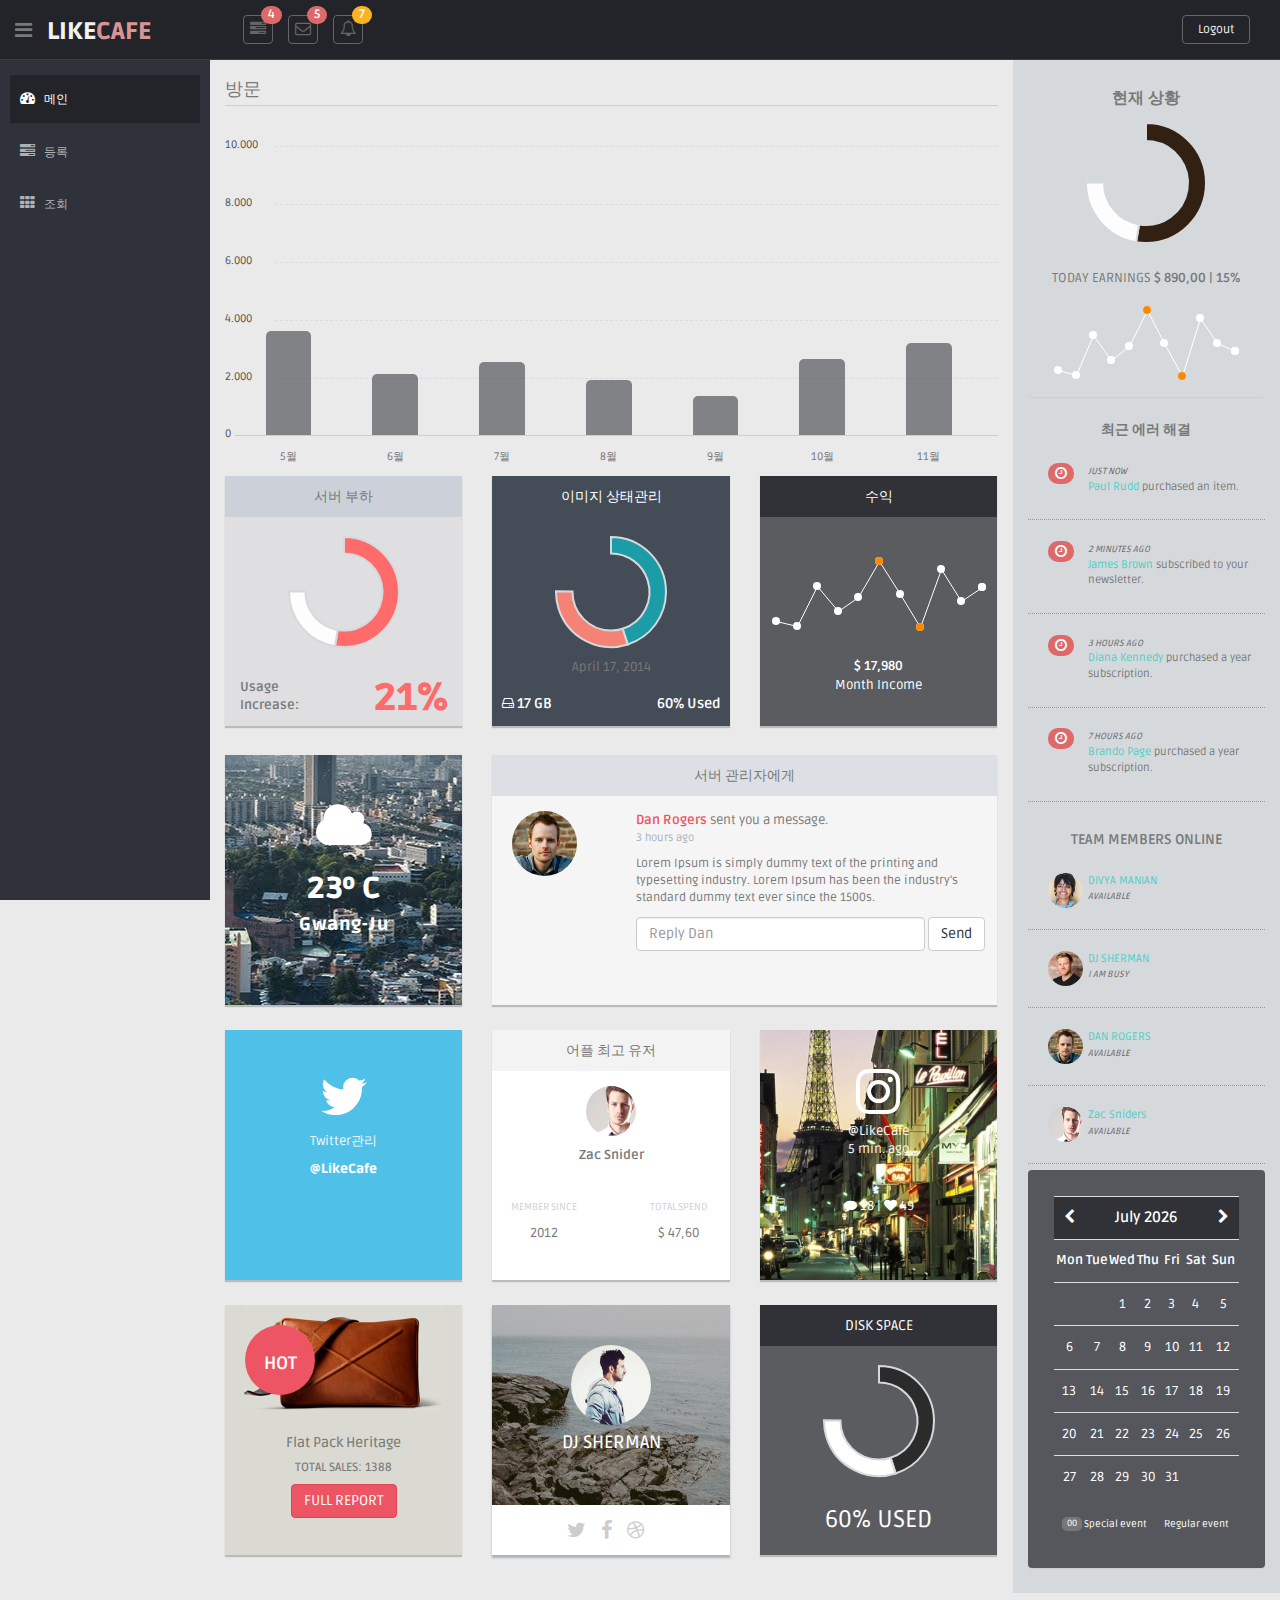
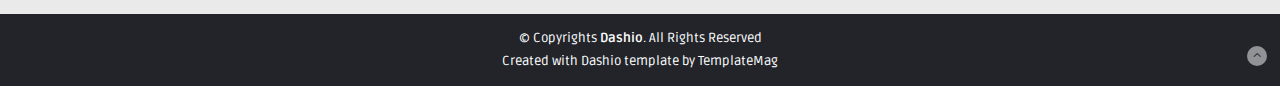
==== index.html @ 2b21b3d9 "최종본" ====
<!DOCTYPE html>
<html lang="en">

<head>
  <meta charset="utf-8">
  <meta name="viewport" content="width=device-width, initial-scale=1.0">
  <meta name="description" content="">
  <meta name="author" content="Dashboard">
  <meta name="keyword" content="Dashboard, Bootstrap, Admin, Template, Theme, Responsive, Fluid, Retina">
  <title>LikeCafe 관리페이지</title>

  <!-- Favicons -->
  <link href="img/favicon.ico" rel="icon">
  <link href="img/apple-touch-icon.png" rel="apple-touch-icon">

  <!-- Bootstrap core CSS -->
  <link href="lib/bootstrap/css/bootstrap.min.css" rel="stylesheet">
  <!--external css-->
  <link href="lib/font-awesome/css/font-awesome.css" rel="stylesheet" />
  <link rel="stylesheet" type="text/css" href="css/zabuto_calendar.css">
  <link rel="stylesheet" type="text/css" href="lib/gritter/css/jquery.gritter.css" />
  <!-- Custom styles for this template -->
  <link href="css/style.css" rel="stylesheet">
  <link href="css/style-responsive.css" rel="stylesheet">
  <script src="lib/chart-master/Chart.js"></script>

  <!-- =======================================================
    Template Name: Dashio
    Template URL: https://templatemag.com/dashio-bootstrap-admin-template/
    Author: TemplateMag.com
    License: https://templatemag.com/license/
  ======================================================= -->
</head>

<body>
  <section id="container">
    <!-- **********************************************************************************************************************************************************
        TOP BAR CONTENT & NOTIFICATIONS
        *********************************************************************************************************************************************************** -->
    <!--header start-->
    <header class="header black-bg">
      <div class="sidebar-toggle-box">
        <div class="fa fa-bars tooltips" data-placement="right" data-original-title="Toggle Navigation"></div>
      </div>
      <!--logo start-->
      <a href="index.html" class="logo"><b>Like<span>CAFE</span></b></a>
      <!--logo end-->
      <div class="nav notify-row" id="top_menu">
        <!--  notification start -->
        <ul class="nav top-menu">
          <!-- settings start -->
          <li class="dropdown">
            <a data-toggle="dropdown" class="dropdown-toggle" href="index.html#">
              <i class="fa fa-tasks"></i>
              <span class="badge bg-theme">4</span>
              </a>
            <ul class="dropdown-menu extended tasks-bar">
              <div class="notify-arrow notify-arrow-green"></div>
              <li>
                <p class="green">You have 4 pending tasks</p>
              </li>
              <li>
                <a href="index.html#">
                  <div class="task-info">
                    <div class="desc">Dashio Admin Panel</div>
                    <div class="percent">40%</div>
                  </div>
                  <div class="progress progress-striped">
                    <div class="progress-bar progress-bar-success" role="progressbar" aria-valuenow="40" aria-valuemin="0" aria-valuemax="100" style="width: 40%">
                      <span class="sr-only">40% Complete (success)</span>
                    </div>
                  </div>
                </a>
              </li>
              <li>
                <a href="index.html#">
                  <div class="task-info">
                    <div class="desc">Database Update</div>
                    <div class="percent">60%</div>
                  </div>
                  <div class="progress progress-striped">
                    <div class="progress-bar progress-bar-warning" role="progressbar" aria-valuenow="60" aria-valuemin="0" aria-valuemax="100" style="width: 60%">
                      <span class="sr-only">60% Complete (warning)</span>
                    </div>
                  </div>
                </a>
              </li>
              <li>
                <a href="index.html#">
                  <div class="task-info">
                    <div class="desc">Product Development</div>
                    <div class="percent">80%</div>
                  </div>
                  <div class="progress progress-striped">
                    <div class="progress-bar progress-bar-info" role="progressbar" aria-valuenow="80" aria-valuemin="0" aria-valuemax="100" style="width: 80%">
                      <span class="sr-only">80% Complete</span>
                    </div>
                  </div>
                </a>
              </li>
              <li>
                <a href="index.html#">
                  <div class="task-info">
                    <div class="desc">Payments Sent</div>
                    <div class="percent">70%</div>
                  </div>
                  <div class="progress progress-striped">
                    <div class="progress-bar progress-bar-danger" role="progressbar" aria-valuenow="70" aria-valuemin="0" aria-valuemax="100" style="width: 70%">
                      <span class="sr-only">70% Complete (Important)</span>
                    </div>
                  </div>
                </a>
              </li>
              <li class="external">
                <a href="#">See All Tasks</a>
              </li>
            </ul>
          </li>
          <!-- settings end -->
          <!-- inbox dropdown start-->
          <li id="header_inbox_bar" class="dropdown">
            <a data-toggle="dropdown" class="dropdown-toggle" href="index.html#">
              <i class="fa fa-envelope-o"></i>
              <span class="badge bg-theme">5</span>
              </a>
            <ul class="dropdown-menu extended inbox">
              <div class="notify-arrow notify-arrow-green"></div>
              <li>
                <p class="green">You have 5 new messages</p>
              </li>
              <li>
                <a href="index.html#">
                  <span class="photo"><img alt="avatar" src="img/ui-zac.jpg"></span>
                  <span class="subject">
                  <span class="from">Zac Snider</span>
                  <span class="time">Just now</span>
                  </span>
                  <span class="message">
                  Hi mate, how is everything?
                  </span>
                  </a>
              </li>
              <li>
                <a href="index.html#">
                  <span class="photo"><img alt="avatar" src="img/ui-divya.jpg"></span>
                  <span class="subject">
                  <span class="from">Divya Manian</span>
                  <span class="time">40 mins.</span>
                  </span>
                  <span class="message">
                  Hi, I need your help with this.
                  </span>
                  </a>
              </li>
              <li>
                <a href="index.html#">
                  <span class="photo"><img alt="avatar" src="img/ui-danro.jpg"></span>
                  <span class="subject">
                  <span class="from">Dan Rogers</span>
                  <span class="time">2 hrs.</span>
                  </span>
                  <span class="message">
                  Love your new Dashboard.
                  </span>
                  </a>
              </li>
              <li>
                <a href="index.html#">
                  <span class="photo"><img alt="avatar" src="img/ui-sherman.jpg"></span>
                  <span class="subject">
                  <span class="from">Dj Sherman</span>
                  <span class="time">4 hrs.</span>
                  </span>
                  <span class="message">
                  Please, answer asap.
                  </span>
                  </a>
              </li>
              <li>
                <a href="index.html#">See all messages</a>
              </li>
            </ul>
          </li>
          <!-- inbox dropdown end -->
          <!-- notification dropdown start-->
          <li id="header_notification_bar" class="dropdown">
            <a data-toggle="dropdown" class="dropdown-toggle" href="index.html#">
              <i class="fa fa-bell-o"></i>
              <span class="badge bg-warning">7</span>
              </a>
            <ul class="dropdown-menu extended notification">
              <div class="notify-arrow notify-arrow-yellow"></div>
              <li>
                <p class="yellow">You have 7 new notifications</p>
              </li>
              <li>
                <a href="index.html#">
                  <span class="label label-danger"><i class="fa fa-bolt"></i></span>
                  Server Overloaded.
                  <span class="small italic">4 mins.</span>
                  </a>
              </li>
              <li>
                <a href="index.html#">
                  <span class="label label-warning"><i class="fa fa-bell"></i></span>
                  Memory #2 Not Responding.
                  <span class="small italic">30 mins.</span>
                  </a>
              </li>
              <li>
                <a href="index.html#">
                  <span class="label label-danger"><i class="fa fa-bolt"></i></span>
                  Disk Space Reached 85%.
                  <span class="small italic">2 hrs.</span>
                  </a>
              </li>
              <li>
                <a href="index.html#">
                  <span class="label label-success"><i class="fa fa-plus"></i></span>
                  New User Registered.
                  <span class="small italic">3 hrs.</span>
                  </a>
              </li>
              <li>
                <a href="index.html#">See all notifications</a>
              </li>
            </ul>
          </li>
          <!-- notification dropdown end -->
        </ul>
        <!--  notification end -->
      </div>
      <div class="top-menu">
        <ul class="nav pull-right top-menu">
          <li><a class="logout" href="login.html">Logout</a></li>
        </ul>
      </div>
    </header>
    <!--header end-->
    <!-- **********************************************************************************************************************************************************
        MAIN SIDEBAR MENU
        *********************************************************************************************************************************************************** -->
    <!--sidebar start-->
    <aside>
      <div id="sidebar" class="nav-collapse ">
        <!-- sidebar menu start-->
        <ul class="sidebar-menu" id="nav-accordion">
          <!-- <p class="centered"><a href="profile.html"><img src="img/ui-sam.jpg" class="img-circle" width="80"></a></p> -->
          <!-- <h5 class="centered">Sam Soffes</h5> -->
          <li class="mt">
            <a class="active" href="index.html">
              <i class="fa fa-dashboard"></i>
              <span>메인</span>
              </a>
          </li>
          <!-- <li class="sub-menu">
            <a href="javascript:;">
              <i class="fa fa-desktop"></i>
              <span>UI 디자인</span>
              </a>
            <ul class="sub">
              <li><a href="general.html">General</a></li>
              <li><a href="buttons.html">Buttons</a></li>
              <li><a href="panels.html">Panels</a></li>
              <li><a href="font_awesome.html">Font Awesome</a></li>
            </ul>
          </li>
          <li class="sub-menu">
            <a href="javascript:;">
              <i class="fa fa-cogs"></i>
              <span>컴포넌트</span>
              </a>
            <ul class="sub">
              <li><a href="grids.html">Grids</a></li>
              <li><a href="calendar.html">Calendar</a></li>
              <li><a href="gallery.html">Gallery</a></li>
              <li><a href="todo_list.html">Todo List</a></li>
              <li><a href="dropzone.html">Dropzone File Upload</a></li>
              <li><a href="inline_editor.html">Inline Editor</a></li>
              <li><a href="file_upload.html">Multiple File Upload</a></li>
            </ul>
          </li>
          <li class="sub-menu">
            <a href="javascript:;">
              <i class="fa fa-book"></i>
              <span>Extra Pages</span>
              </a>
            <ul class="sub">
              <li><a href="blank.html">Blank Page</a></li>
              <li><a href="login.html">Login</a></li>
              <li><a href="lock_screen.html">Lock Screen</a></li>
              <li><a href="profile.html">Profile</a></li>
              <li><a href="invoice.html">Invoice</a></li>
              <li><a href="pricing_table.html">Pricing Table</a></li>
              <li><a href="faq.html">FAQ</a></li>
              <li><a href="404.html">404 Error</a></li>
              <li><a href="500.html">500 Error</a></li>
            </ul>
          </li> -->
          <li class="sub-menu">
            <a href="javascript:;">
              <i class="fa fa-tasks"></i>
              <span>등록</span>
              </a>
            <ul class="sub">
              <li><a href="form_component.html">카페 정보 등록하기</a></li>
              <!-- <li><a href="advanced_form_components.html">Advanced Components</a></li> -->
              <li><a href="form_validation.html">회원 등록하기</a></li>
              <!-- <li><a href="contactform.html">Contact Form</a></li> -->
            </ul>
          </li>
          <li class="sub-menu">
            <a href="javascript:;">
              <i class="fa fa-th"></i>
              <span>조회</span>
              </a>
            <ul class="sub">
              <!-- <li><a href="basic_table.html">회원 목록</a></li> -->
              <li><a href="responsive_table.html">카페 정보 데이터</a></li>
              <li><a href="advanced_table.html">회원 상세보기</a></li>
            </ul>
          </li>
          <!-- <li>
            <a href="inbox.html">
              <i class="fa fa-envelope"></i>
              <span>메일</span>
              <span class="label label-theme pull-right mail-info">2</span>
              </a>
          </li>
          <li class="sub-menu">
            <a href="javascript:;">
              <i class=" fa fa-bar-chart-o"></i>
              <span>차트</span>
              </a>
            <ul class="sub">
              <li><a href="morris.html">Morris</a></li>
              <li><a href="chartjs.html">Chartjs</a></li>
              <li><a href="flot_chart.html">Flot Charts</a></li>
              <li><a href="xchart.html">xChart</a></li>
            </ul>
          </li> -->
          <!-- <li class="sub-menu">
            <a href="javascript:;">
              <i class="fa fa-comments-o"></i>
              <span>채팅방</span>
              </a>
            <ul class="sub">
              <li><a href="lobby.html">Lobby</a></li>
              <li><a href="chat_room.html"> Chat Room</a></li>
            </ul>
          </li> -->
          <!-- <li>
            <a href="google_maps.html">
              <i class="fa fa-map-marker"></i>
              <span>Google Maps </span>
              </a>
          </li> -->
        </ul>
        <!-- sidebar menu end-->
      </div>
    </aside>
    <!--sidebar end-->
    <!-- **********************************************************************************************************************************************************
        MAIN CONTENT
        *********************************************************************************************************************************************************** -->
    <!--main content start-->
    <section id="main-content">
      <section class="wrapper">
        <div class="row">
          <div class="col-lg-9 main-chart">
            <!--CUSTOM CHART START -->
            <div class="border-head">
              <h3>방문</h3>
            </div>
            <div class="custom-bar-chart">
              <ul class="y-axis">
                <li><span>10.000</span></li>
                <li><span>8.000</span></li>
                <li><span>6.000</span></li>
                <li><span>4.000</span></li>
                <li><span>2.000</span></li>
                <li><span>0</span></li>
              </ul>
              <div class="bar">
                <div class="title">5월</div>
                <div class="value tooltips" data-original-title="8.500" data-toggle="tooltip" data-placement="top">85%</div>
              </div>
              <div class="bar ">
                <div class="title">6월</div>
                <div class="value tooltips" data-original-title="5.000" data-toggle="tooltip" data-placement="top">50%</div>
              </div>
              <div class="bar ">
                <div class="title">7월</div>
                <div class="value tooltips" data-original-title="6.000" data-toggle="tooltip" data-placement="top">60%</div>
              </div>
              <div class="bar ">
                <div class="title">8월</div>
                <div class="value tooltips" data-original-title="4.500" data-toggle="tooltip" data-placement="top">45%</div>
              </div>
              <div class="bar">
                <div class="title">9월</div>
                <div class="value tooltips" data-original-title="3.200" data-toggle="tooltip" data-placement="top">32%</div>
              </div>
              <div class="bar ">
                <div class="title">10월</div>
                <div class="value tooltips" data-original-title="6.200" data-toggle="tooltip" data-placement="top">62%</div>
              </div>
              <div class="bar">
                <div class="title">11월</div>
                <div class="value tooltips" data-original-title="7.500" data-toggle="tooltip" data-placement="top">75%</div>
              </div>
            </div>
            <!--custom chart end-->
            <div class="row mt">
              <!-- SERVER STATUS PANELS -->
              <div class="col-md-4 col-sm-4 mb">
                <div class="grey-panel pn donut-chart">
                  <div class="grey-header">
                    <h5>서버 부하</h5>
                  </div>
                  <canvas id="serverstatus01" height="120" width="120"></canvas>
                  <script>
                    var doughnutData = [{
                        value: 70,
                        color: "#FF6B6B"
                      },
                      {
                        value: 30,
                        color: "#fdfdfd"
                      }
                    ];
                    var myDoughnut = new Chart(document.getElementById("serverstatus01").getContext("2d")).Doughnut(doughnutData);
                  </script>
                  <div class="row">
                    <div class="col-sm-6 col-xs-6 goleft">
                      <p>Usage<br/>Increase:</p>
                    </div>
                    <div class="col-sm-6 col-xs-6">
                      <h2>21%</h2>
                    </div>
                  </div>
                </div>
                <!-- /grey-panel -->
              </div>
              <!-- /col-md-4-->
              <div class="col-md-4 col-sm-4 mb">
                <div class="darkblue-panel pn">
                  <div class="darkblue-header">
                    <h5>이미지 상태관리</h5>
                  </div>
                  <canvas id="serverstatus02" height="120" width="120"></canvas>
                  <script>
                    var doughnutData = [{
                        value: 60,
                        color: "#1c9ca7"
                      },
                      {
                        value: 40,
                        color: "#f68275"
                      }
                    ];
                    var myDoughnut = new Chart(document.getElementById("serverstatus02").getContext("2d")).Doughnut(doughnutData);
                  </script>
                  <p>April 17, 2014</p>
                  <footer>
                    <div class="pull-left">
                      <h5><i class="fa fa-hdd-o"></i> 17 GB</h5>
                    </div>
                    <div class="pull-right">
                      <h5>60% Used</h5>
                    </div>
                  </footer>
                </div>
                <!--  /darkblue panel -->
              </div>
              <!-- /col-md-4 -->
              <div class="col-md-4 col-sm-4 mb">
                <!-- REVENUE PANEL -->
                <div class="green-panel pn">
                  <div class="green-header">
                    <h5>수익</h5>
                  </div>
                  <div class="chart mt">
                    <div class="sparkline" data-type="line" data-resize="true" data-height="75" data-width="90%" data-line-width="1" data-line-color="#fff" data-spot-color="#fff" data-fill-color="" data-highlight-line-color="#fff" data-spot-radius="4" data-data="[200,135,667,333,526,996,564,123,890,464,655]"></div>
                  </div>
                  <p class="mt"><b>$ 17,980</b><br/>Month Income</p>
                </div>
              </div>
              <!-- /col-md-4 -->
            </div>
            <!-- /row -->
            <div class="row">
              <!-- WEATHER PANEL -->
              <div class="col-md-4 mb">
                <div class="weather pn">
                  <i class="fa fa-cloud fa-4x"></i>
                  <h2>23º C</h2>
                  <h4>Gwang-Ju</h4>
                </div>
              </div>
              <!-- /col-md-4-->
              <!-- DIRECT MESSAGE PANEL -->
              <div class="col-md-8 mb">
                <div class="message-p pn">
                  <div class="message-header">
                    <h5>서버 관리자에게</h5>
                  </div>
                  <div class="row">
                    <div class="col-md-3 centered hidden-sm hidden-xs">
                      <img src="img/ui-danro.jpg" class="img-circle" width="65">
                    </div>
                    <div class="col-md-9">
                      <p>
                        <name>Dan Rogers</name>
                        sent you a message.
                      </p>
                      <p class="small">3 hours ago</p>
                      <p class="message">Lorem Ipsum is simply dummy text of the printing and typesetting industry. Lorem Ipsum has been the industry's standard dummy text ever since the 1500s.</p>
                      <form class="form-inline" role="form">
                        <div class="form-group">
                          <input type="text" class="form-control" id="exampleInputText" placeholder="Reply Dan">
                        </div>
                        <button type="submit" class="btn btn-default">Send</button>
                      </form>
                    </div>
                  </div>
                </div>
                <!-- /Message Panel-->
              </div>
              <!-- /col-md-8  -->
            </div>
            <div class="row">
              <!-- TWITTER PANEL -->
              <div class="col-md-4 mb">
                <div class="twitter-panel pn">
                  <i class="fa fa-twitter fa-4x"></i>
                  <p>Twitter관리 </p>
                  <p class="user">@LikeCafe</p>
                </div>
              </div>
              <!-- /col-md-4 -->
              <div class="col-md-4 mb">
                <!-- WHITE PANEL - TOP USER -->
                <div class="white-panel pn">
                  <div class="white-header">
                    <h5>어플 최고 유저</h5>
                  </div>
                  <p><img src="img/ui-zac.jpg" class="img-circle" width="50"></p>
                  <p><b>Zac Snider</b></p>
                  <div class="row">
                    <div class="col-md-6">
                      <p class="small mt">MEMBER SINCE</p>
                      <p>2012</p>
                    </div>
                    <div class="col-md-6">
                      <p class="small mt">TOTAL SPEND</p>
                      <p>$ 47,60</p>
                    </div>
                  </div>
                </div>
              </div>
              <!-- /col-md-4 -->
              <div class="col-md-4 mb">
                <!-- INSTAGRAM PANEL -->
                <div class="instagram-panel pn">
                  <i class="fa fa-instagram fa-4x"></i>
                  <p>@LikeCafe<br/> 5 min. ago
                  </p>
                  <p><i class="fa fa-comment"></i> 18 | <i class="fa fa-heart"></i> 49</p>
                </div>
              </div>
              <!-- /col-md-4 -->
            </div>
            <!-- /row -->
            <div class="row">
              <div class="col-lg-4 col-md-4 col-sm-4 mb">
                <div class="product-panel-2 pn">
                  <div class="badge badge-hot">HOT</div>
                  <img src="img/product.jpg" width="200" alt="">
                  <h5 class="mt">Flat Pack Heritage</h5>
                  <h6>TOTAL SALES: 1388</h6>
                  <button class="btn btn-small btn-theme04">FULL REPORT</button>
                </div>
              </div>
              <!-- /col-md-4 -->
              <!--  PROFILE 02 PANEL -->
              <div class="col-lg-4 col-md-4 col-sm-4 mb">
                <div class="content-panel pn">
                  <div id="profile-02">
                    <div class="user">
                      <img src="img/friends/fr-06.jpg" class="img-circle" width="80">
                      <h4>DJ SHERMAN</h4>
                    </div>
                  </div>
                  <div class="pr2-social centered">
                    <a href="#"><i class="fa fa-twitter"></i></a>
                    <a href="#"><i class="fa fa-facebook"></i></a>
                    <a href="#"><i class="fa fa-dribbble"></i></a>
                  </div>
                </div>
                <!-- /panel -->
              </div>
              <!--/ col-md-4 -->
              <div class="col-md-4 col-sm-4 mb">
                <div class="green-panel pn">
                  <div class="green-header">
                    <h5>DISK SPACE</h5>
                  </div>
                  <canvas id="serverstatus03" height="120" width="120"></canvas>
                  <script>
                    var doughnutData = [{
                        value: 60,
                        color: "#2b2b2b"
                      },
                      {
                        value: 40,
                        color: "#fffffd"
                      }
                    ];
                    var myDoughnut = new Chart(document.getElementById("serverstatus03").getContext("2d")).Doughnut(doughnutData);
                  </script>
                  <h3>60% USED</h3>
                </div>
              </div>
              <!-- /col-md-4 -->
            </div>
            <!-- /row -->
          </div>
          <!-- /col-lg-9 END SECTION MIDDLE -->
          <!-- **********************************************************************************************************************************************************
              RIGHT SIDEBAR CONTENT
              *********************************************************************************************************************************************************** -->
          <div class="col-lg-3 ds">
            <!--COMPLETED ACTIONS DONUTS CHART-->
            <div class="donut-main">
              <h4>현재 상황</h4>
              <canvas id="newchart" height="130" width="130"></canvas>
              <script>
                var doughnutData = [{
                    value: 70,
                    color: "#322113"
                  },
                  {
                    value: 30,
                    color: "#fdfdfd"
                  }
                ];
                var myDoughnut = new Chart(document.getElementById("newchart").getContext("2d")).Doughnut(doughnutData);
              </script>
            </div>
            <!--NEW EARNING STATS -->
            <div class="panel terques-chart">
              <div class="panel-body">
                <div class="chart">
                  <div class="centered">
                    <span>TODAY EARNINGS</span>
                    <strong>$ 890,00 | 15%</strong>
                  </div>
                  <br>
                  <div class="sparkline" data-type="line" data-resize="true" data-height="75" data-width="90%" data-line-width="1" data-line-color="#fff" data-spot-color="#fff" data-fill-color="" data-highlight-line-color="#fff" data-spot-radius="4" data-data="[200,135,667,333,526,996,564,123,890,564,455]"></div>
                </div>
              </div>
            </div>
            <!--new earning end-->
            <!-- RECENT ACTIVITIES SECTION -->
            <h4 class="centered mt">최근 에러 해결</h4>
            <!-- First Activity -->
            <div class="desc">
              <div class="thumb">
                <span class="badge bg-theme"><i class="fa fa-clock-o"></i></span>
              </div>
              <div class="details">
                <p>
                  <muted>Just Now</muted>
                  <br/>
                  <a href="#">Paul Rudd</a> purchased an item.<br/>
                </p>
              </div>
            </div>
            <!-- Second Activity -->
            <div class="desc">
              <div class="thumb">
                <span class="badge bg-theme"><i class="fa fa-clock-o"></i></span>
              </div>
              <div class="details">
                <p>
                  <muted>2 Minutes Ago</muted>
                  <br/>
                  <a href="#">James Brown</a> subscribed to your newsletter.<br/>
                </p>
              </div>
            </div>
            <!-- Third Activity -->
            <div class="desc">
              <div class="thumb">
                <span class="badge bg-theme"><i class="fa fa-clock-o"></i></span >
              </div>
              <div class="details">
                <p>
                  <muted>3 Hours Ago</muted > 
                  <br/>
                  <a href="#">Diana Kennedy</a> purchased a year subscription.<br/> 
                </p>
              </div>
            </div>
            <!-- Fourth Activity -->
            <div class="desc">
              <div class="thumb">
                <span class="badge bg-theme"><i class="fa fa-clock-o"></i></span>
              </div>
              <div class="details">
                <p>
                  <muted>7 Hours Ago</muted>
                  <br/>
                  <a href="#">Brando Page</a> purchased a year subscription.<br/>
                </p>
              </div>
            </div>
            <!-- USERS ONLINE SECTION -->
            <h4 class="centered mt">TEAM MEMBERS ONLINE</h4>
            <!-- First Member -->
            <div class="desc">
              <div class="thumb">
                <img class="img-circle" src="img/ui-divya.jpg" width="35px" height="35px" align="">
              </div>
              <div class="details">
                <p>
                  <a href="#">DIVYA MANIAN</a><br/>
                  <muted>Available</muted>
                </p>
              </div>
            </div>
            <!-- Second Member -->
            <div class="desc">
              <div class="thumb">
                <img class="img-circle" src="img/ui-sherman.jpg" width="35px" height="35px" align="">
              </div>
              <div class="details">
                <p>
                  <a href="#">DJ SHERMAN</a><br/>
                  <muted>I am Busy</muted>
                </p>
              </div>
            </div>
            <!-- Third Member -->
            <div class="desc">
              <div class="thumb">
                <img class="img-circle" src="img/ui-danro.jpg" width="35px" height="35px" align="">
              </div>
              <div class="details">
                <p>
                  <a href="#">DAN ROGERS</a><br/>
                  <muted>Available</muted>
                </p>
              </div>
            </div>
            <!-- Fourth Member -->
            <div class="desc">
              <div class="thumb">
                <img class="img-circle" src="img/ui-zac.jpg" width="35px" height="35px" align="">
              </div>
              <div class="details">
                <p>
                  <a href="#">Zac Sniders</a><br/>
                  <muted>Available</muted>
                </p>
              </div>
            </div>
            <!-- CALENDAR-->
            <div id="calendar" class="mb">
              <div class="panel green-panel no-margin">
                <div class="panel-body">
                  <div id="date-popover" class="popover top" style="cursor: pointer; disadding: block; margin-left: 33%; margin-top: -50px; width: 175px;">
                    <div class="arrow"></div>
                    <h3 class="popover-title" style="disadding: none;"></h3>
                    <div id="date-popover-content" class="popover-content"></div>
                  </div>
                  <div id="my-calendar"></div>
                </div>
              </div>
            </div>
            <!-- / calendar -->
          </div>
          <!-- /col-lg-3 -->
        </div>
        <!-- /row -->
      </section>
    </section>
    <!--main content end-->
    <!--footer start-->
    <footer class="site-footer">
      <div class="text-center">
        <p>
          &copy; Copyrights <strong>Dashio</strong>. All Rights Reserved
        </p>
        <div class="credits">
          <!--
            You are NOT allowed to delete the credit link to TemplateMag with free version.
            You can delete the credit link only if you bought the pro version.
            Buy the pro version with working PHP/AJAX contact form: https://templatemag.com/dashio-bootstrap-admin-template/
            Licensing information: https://templatemag.com/license/
          -->
          Created with Dashio template by <a href="https://templatemag.com/">TemplateMag</a>
        </div>
        <a href="index.html#" class="go-top">
          <i class="fa fa-angle-up"></i>
          </a>
      </div>
    </footer>
    <!--footer end-->
  </section>
  <!-- js placed at the end of the document so the pages load faster -->
  <script src="lib/jquery/jquery.min.js"></script>

  <script src="lib/bootstrap/js/bootstrap.min.js"></script>
  <script class="include" type="text/javascript" src="lib/jquery.dcjqaccordion.2.7.js"></script>
  <script src="lib/jquery.scrollTo.min.js"></script>
  <script src="lib/jquery.nicescroll.js" type="text/javascript"></script>
  <script src="lib/jquery.sparkline.js"></script>
  <!--common script for all pages-->
  <script src="lib/common-scripts.js"></script>
  <script type="text/javascript" src="lib/gritter/js/jquery.gritter.js"></script>
  <script type="text/javascript" src="lib/gritter-conf.js"></script>
  <!--script for this page-->
  <script src="lib/sparkline-chart.js"></script>
  <script src="lib/zabuto_calendar.js"></script>
  <script type="text/javascript">
    // $(document).ready(function() {
    //   var unique_id = $.gritter.add({
    //     // (string | mandatory) the heading of the notification
    //     title: 'Welcome to Dashio!',
    //     // (string | mandatory) the text inside the notification
    //     text: 'Hover me to enable the Close Button. You can hide the left sidebar clicking on the button next to the logo.',
    //     // (string | optional) the image to display on the left
    //     image: 'img/ui-sam.jpg',
    //     // (bool | optional) if you want it to fade out on its own or just sit there
    //     sticky: false,
    //     // (int | optional) the time you want it to be alive for before fading out
    //     time: 8000,
    //     // (string | optional) the class name you want to apply to that specific message
    //     class_name: 'my-sticky-class'
    //   });

    //   return false;
    // });
  </script>
  <script type="application/javascript">
    $(document).ready(function() {
      $("#date-popover").popover({
        html: true,
        trigger: "manual"
      });
      $("#date-popover").hide();
      $("#date-popover").click(function(e) {
        $(this).hide();
      });

      $("#my-calendar").zabuto_calendar({
        action: function() {
          return myDateFunction(this.id, false);
        },
        action_nav: function() {
          return myNavFunction(this.id);
        },
        ajax: {
          url: "show_data.php?action=1",
          modal: true
        },
        legend: [{
            type: "text",
            label: "Special event",
            badge: "00"
          },
          {
            type: "block",
            label: "Regular event",
          }
        ]
      });
    });

    function myNavFunction(id) {
      $("#date-popover").hide();
      var nav = $("#" + id).data("navigation");
      var to = $("#" + id).data("to");
      console.log('nav ' + nav + ' to: ' + to.month + '/' + to.year);
    }
  </script>
</body>

</html>
---- css/zabuto_calendar.css ----
/**
 * Zabuto Calendar
 */

div.zabuto_calendar {
    margin: 0;
    padding: 10px;
}

.calendar-month-header 		{font-size:116%!important;}
.calendar-month-header th 	{font-weight:600!important;}

div.zabuto_calendar .table {
    width: 100%;
    margin: 0;
    padding: 0px;
}

div.zabuto_calendar .table th,
div.zabuto_calendar .table td {
    padding: 11.9px 0px;
    text-align: center;
}

div.zabuto_calendar .table tr th,
div.zabuto_calendar .table tr td {
    background-color:;
}

div.zabuto_calendar .table tr.calendar-month-header th {
    background-color:;
}

div.zabuto_calendar .table tr.calendar-month-header th span {
    cursor: pointer;
    display: inline-block;
    padding-bottom:0px;
	
}

div.zabuto_calendar .table tr.calendar-dow-header th {
    background-color:;
}

div.zabuto_calendar .table tr:last-child {
    border-bottom: 0px solid #dddddd;
}

div.zabuto_calendar .table tr.calendar-month-header th {
    padding:10px;
	
	}

div.zabuto_calendar .table-bordered tr.calendar-month-header th {
    border-left: 0;
    border-right: 0;
}

div.zabuto_calendar .table-bordered tr.calendar-month-header th:first-child {
    border-left: 0px solid #dddddd;
}

div.zabuto_calendar div.calendar-month-navigation {
    cursor: pointer;
    margin: 0;
    padding: 0;
    padding-top:0px;
}

div.zabuto_calendar tr.calendar-dow-header th,
div.zabuto_calendar tr.calendar-dow td {
    width: 14%;
}

div.zabuto_calendar .table tr td div.day {
    margin: 0px;
    padding-top: 0px;
    padding-bottom: 0px;
}

/* actions and events */
div.zabuto_calendar .table tr td.event div.day,
div.zabuto_calendar ul.legend li.event {
    background-color:;
}

div.zabuto_calendar .table tr td.dow-clickable,
div.zabuto_calendar .table tr td.event-clickable {
    cursor: pointer;
}

/* badge */
div.zabuto_calendar .badge-today,
div.zabuto_calendar div.legend span.badge-today {
    background-color:;
    color: #ffffff;
    text-shadow: none;
}

div.zabuto_calendar .badge-event,
div.zabuto_calendar div.legend span.badge-event {
    background-color:;
    color: #ffffff;
    text-shadow: none;
}

div.zabuto_calendar .badge-event {
    font-size: 0.95em;
    padding-left: 8px;
    padding-right: 8px;
    padding-bottom: 4px;
}

/* legend */
div.zabuto_calendar div.legend {
    margin-top: 15px;
    text-align: right;
	padding-right:10px;
	padding-bottom:10px;
}

div.zabuto_calendar div.legend span {
    font-size: 10px;
    font-weight: normal;
}

div.zabuto_calendar div.legend span.legend-text:after,
div.zabuto_calendar div.legend span.legend-block:after,
div.zabuto_calendar div.legend span.legend-list:after,
div.zabuto_calendar div.legend span.legend-spacer:after {
    content: ' ';
}

div.zabuto_calendar div.legend span.legend-spacer {
    padding-left: 25px;
}

div.zabuto_calendar ul.legend > span {
    padding-left: 2px;
}

div.zabuto_calendar ul.legend {
    display: inline-block;
    list-style: none outside none;
    margin: 0;
    padding: 0;
}

div.zabuto_calendar ul.legend li {
    display: inline-block;
    height: 8px;
    width: 8px;
    margin-left: 5px;
}

div.zabuto_calendar ul.legend
div.zabuto_calendar ul.legend li:first-child {
    margin-left: 7px;
}

div.zabuto_calendar ul.legend li:last-child {
    margin-right: 5px;
}

div.zabuto_calendar div.legend span.badge {
    font-size: 0.9em;
    border-radius: 5px 5px 5px 5px;
    padding-left: 5px;
    padding-right: 5px;
    padding-top: 2px;
    padding-bottom: 3px;
}

/* responsive */
@media (max-width: 979px) {
    div.zabuto_calendar .table th,
    div.zabuto_calendar .table td {
        padding: 2px 1px;
    }
}
---- css/style.css ----
/**
* Template Name: Dashio
* Template URL: https://templatemag.com/dashio-bootstrap-admin-template/
* Author: TemplateMag.com
* License: https://templatemag.com/license/
*/
/*
Template Name: DASHIO - Bootstrap 3.1.1 Admin Theme
Template Version: 1.0
Author: Carlos Alvarez
Website: http://Alvarez.is/
*/

/* Import fonts */
@import url(http://fonts.googleapis.com/css?family=Ruda:400,700,900);

/* BASIC THEME CONFIGURATION */
body {
    color: #797979;
	background: #eaeaea;
    font-family: 'Ruda', sans-serif;
    padding: 0px !important;
    margin: 0px !important;
    font-size:13px;
}

ul li {
    list-style: none;
}

a, a:hover, a:focus {
    text-decoration: none;
    outline: none;
}
::selection {

    background: rgb(34, 36, 42);
    color: #fff;
}
::-moz-selection {
    background: rgb(34, 36, 42);
    color: #fff;
}

#container {
    width: 100%;
    height: 100%;
}

/* Bootstrap Modifications */
.modal-header {
	background: #4ECDC4;
}

.modal-title {
	color: white;
}

.btn-round {
	border-radius: 20px;
	-webkit-border-radius: 20px;
}

.accordion-heading .accordion-toggle {
	display: block;
	cursor: pointer;
	border-top: 1px solid #F5F5F5;
	padding: 5px 0px;
	line-height: 28.75px;
	text-transform: uppercase;
	color: #1a1a1a;
	background-color: #ffffff;
	outline: none !important;
	text-decoration: none;
}



/*Theme Backgrounds*/

.bg-theme {
	background-color: #4ECDC4;
}

.bg-theme02 {
	background-color: #ac92ec;
}

.bg-theme03 {
  background-color: #48cfad;
}

.bg-theme04 {
  background-color: #ed5565;
}
/*Theme Buttons*/

.btn-theme {
  color: #fff;
  background-color: #4ECDC4;
  border-color: #48bcb4;
}
.btn-theme:hover,
.btn-theme:focus,
.btn-theme:active,
.btn-theme.active,
.open .dropdown-toggle.btn-theme {
  color: #fff;
  background-color: #48bcb4;
  border-color: #48bcb4;
}

.btn-theme02 {
  color: #fff;
  background-color: #ac92ec;
  border-color: #967adc;
}
.btn-theme02:hover,
.btn-theme02:focus,
.btn-theme02:active,
.btn-theme02.active,
.open .dropdown-toggle.btn-theme02 {
  color: #fff;
  background-color: #967adc;
  border-color: #967adc;
}

.btn-theme03 {
  color: #fff;
  background-color: #48cfad;
  border-color: #37bc9b;
}
.btn-theme03:hover,
.btn-theme03:focus,
.btn-theme03:active,
.btn-theme03.active,
.open .dropdown-toggle.btn-theme03 {
  color: #fff;
  background-color: #37bc9b;
  border-color: #37bc9b;
}

.btn-theme04 {
  color: #fff;
  background-color: #ed5565;
  border-color: #da4453;
}
.btn-theme04:hover,
.btn-theme04:focus,
.btn-theme04:active,
.btn-theme04.active,
.open .dropdown-toggle.btn-theme04 {
  color: #fff;
  background-color: #da4453;
  border-color: #da4453;
}

.btn-clear-g {
	color: #48bcb4;
	background: transparent;
	border-color: #48bcb4;
}

.btn-clear-g:hover {
	color: white;
}

hr {
  margin-top: 20px;
  margin-bottom: 20px;
  border: 0;
  border-top: 1px solid #797979;
}



/*Helpers*/

.centered {
	text-align: center;
}

.goleft {
	text-align: left;
}

.goright {
	text-align: right;
}

.mt {
	margin-top: 25px;
}

.mb {
	margin-bottom: 25px;
}


.no-padding {
	padding: 0 !important;
}

.no-margin {
	margin: 0 !important;
}

/*Exclusive Theme Colors Configuration*/

.label-theme {
	background-color: #4ECDC4;
}

.bg-theme {
	background-color: #dd6969;
}

ul.top-menu > li > .logout {
	color: #f2f2f2;
	font-size: 12px;
	border-radius: 4px;
	-webkit-border-radius: 4px;
	/* border: 1px solid rgb(34, 36, 42) !important; */
	padding: 5px 15px;
	margin-right: 15px;
	background: rgb(34, 36, 42);
	margin-top: 15px;
}


/*sidebar navigation*/

#sidebar {
    width: 210px;
    height: 100%;
    position: fixed;
    background: #2f323a;
}

#sidebar h5 {
	color: #f2f2f2;
	font-weight: 700;
}

#sidebar ul li {
    position: relative;
}

#sidebar .sub-menu > .sub li  {
    padding-left: 32px;
}

#sidebar .sub-menu > .sub li:last-child {
    padding-bottom: 10px;
}

/*LEFT NAVIGATION ICON*/
.dcjq-icon {
    height:17px;
    width:17px;
    display:inline-block;
    background: url("../img/nav-expand.png") no-repeat top;
    border-radius:3px;
    -moz-border-radius:3px;
    -webkit-border-radius:3px;
    position:absolute;
    right:10px;
    top:15px;
}
.active .dcjq-icon {
    background: url("../img/nav-expand.png") no-repeat bottom;
    border-radius:3px;
    -moz-border-radius:3px;
    -webkit-border-radius:3px;
}
/*---*/

.nav-collapse.collapse {
    display: inline;
}

ul.sidebar-menu , ul.sidebar-menu li ul.sub{
    margin: -2px 0 0;
    padding: 0;
}

ul.sidebar-menu {
    margin-top: 75px;
}

#sidebar > ul > li > ul.sub {
    display: none;
}

#sidebar > ul > li.active > ul.sub, #sidebar > ul > li > ul.sub > li > a {
    display: block;
}

ul.sidebar-menu li ul.sub li{
    background: #2f323a;
    margin-bottom: 0;
    margin-left: 0;
    margin-right: 0;
}

ul.sidebar-menu li ul.sub li:last-child{
    border-radius: 0 0 4px 4px;
    -webkit-border-radius: 0 0 4px 4px;
}

ul.sidebar-menu li ul.sub li a {
    font-size: 12px;
    padding: 6px 0;
    line-height: 35px;
    height: 35px;
    -webkit-transition: all 0.3s ease;
    -moz-transition: all 0.3s ease;
    -o-transition: all 0.3s ease;
    -ms-transition: all 0.3s ease;
    transition: all 0.3s ease;
    color: #aeb2b7;
}

ul.sidebar-menu li ul.sub li a:hover {
	color: rgba(80, 118, 223, 0.986);
	background: transparent;
}

ul.sidebar-menu li ul.sub li.active a {
    color: rgba(115, 133, 125, 0.719);
    -webkit-transition: all 0.3s ease;
    -moz-transition: all 0.3s ease;
    -o-transition: all 0.3s ease;
    -ms-transition: all 0.3s ease;
    transition: all 0.3s ease;
    display: block;
}

ul.sidebar-menu li{
    /*line-height: 20px !important;*/
    margin-bottom: 5px;
    margin-left:10px;
    margin-right:10px;
}

ul.sidebar-menu li.sub-menu{
    line-height: 15px;
}

ul.sidebar-menu li a span{
    display: inline-block;
}

ul.sidebar-menu li a{
    color: #aeb2b7;
    text-decoration: none;
    display: block;
    padding: 15px 0 15px 10px;
    font-size: 12px;
    outline: none;
    -webkit-transition: all 0.3s ease;
    -moz-transition: all 0.3s ease;
    -o-transition: all 0.3s ease;
    -ms-transition: all 0.3s ease;
    transition: all 0.3s ease;
}

ul.sidebar-menu li a.active, ul.sidebar-menu li a:hover, ul.sidebar-menu li a:focus {
    background: rgb(34, 36, 42);
    color: #fff;
    display: block;

    -webkit-transition: all 0.3s ease;
    -moz-transition: all 0.3s ease;
    -o-transition: all 0.3s ease;
    -ms-transition: all 0.3s ease;
    transition: all 0.3s ease;
}


ul.sidebar-menu li a i {
    font-size: 15px;
    padding-right: 6px;
}

ul.sidebar-menu li a:hover i, ul.sidebar-menu li a:focus i {
    color: #fff;
}

ul.sidebar-menu li a.active i {
    color: #fff;
}


.mail-info, .mail-info:hover {
    margin: -3px 6px 0 0;
    font-size: 11px;
}

/* MAIN CONTENT CONFIGURATION */
#main-content {
    margin-left: 210px;
}

.header, .footer {
    min-height: 60px;
    padding: 0 15px;
}

.header {
    position: fixed;
    left: 0;
    right: 0;
    z-index: 1002;
}

.black-bg {
    background: #22242a;
    border-bottom: 1px solid #393d46;
}

.wrapper {
    display: inline-block;
    margin-top: 60px;
    padding-left: 15px;
    padding-right: 15px;
    padding-bottom: 15px;
    padding-top: 0px;
    width: 100%;
}

a.logo {
    font-size: 24px;
    color: #f2f2f2;
    float: left;
    margin-top: 15px;
    text-transform: uppercase;
}

a.logo b {
    font-weight: 900;
}

a.logo:hover, a.logo:focus {
    text-decoration: none;
    outline: none;
}

a.logo span {
    color: #da9494;
}


/*notification*/
#top_menu .nav > li, ul.top-menu > li {
    float: left;
}

.notify-row {
    float: left;
    margin-top: 15px;
    margin-left: 92px;
}

.notify-row .notification span.label {
    display: inline-block;
    height: 18px;
    width: 20px;
    padding: 5px;
}

ul.top-menu > li > a {
    color: #666666;
    font-size: 16px;
    border-radius: 4px;
    -webkit-border-radius: 4px;
    border:1px solid #666666 !important;
    padding: 2px 6px;
    margin-right: 15px;
}

ul.top-menu > li > a:hover, ul.top-menu > li > a:focus {
    border:1px solid #b6b6b6 !important;
    background-color: transparent !important;
    border-color: #b6b6b6 !important;
    text-decoration: none;
    border-radius: 4px;
    -webkit-border-radius: 4px;
    color: #b6b6b6 !important;
}

.notify-row .badge {
    position: absolute;
    right: -10px;
    top: -10px;
    z-index: 100;
}

.dropdown-menu.extended {
    max-width: 300px !important;
    min-width: 160px !important;
    top: 42px;
    width: 235px !important;
    padding: 0;
    box-shadow: 0 2px 5px rgba(0, 0, 0, 0.176) !important;
    border: none !important;
    border-radius: 4px;
    -webkit-border-radius: 4px;
}

@media screen and (-webkit-min-device-pixel-ratio:0) {
    /* Safari and Chrome */
    .dropdown-menu.extended  {
        box-shadow: 0 2px 8px rgba(0, 0, 0, 0.176) !important;
    };
    }

.dropdown-menu.extended li p {
    background-color: #F1F2F7;
    color: #666666;
    margin: 0;
    padding: 10px;
    border-radius: 4px 4px 0px 0px;
    -webkit-border-radius: 4px 4px 0px 0px;
}

.dropdown-menu.extended li p.green {
    background-color: #4ECDC4;
    color: #fff;
}

.dropdown-menu.extended li p.yellow {
    background-color: #fcb322;
    color: #fff;
}

.dropdown-menu.extended li a {
    border-bottom: 1px solid #EBEBEB !important;
    font-size: 12px;
    list-style: none;
}

.dropdown-menu.extended li a {
    padding: 15px 10px !important;
    width: 100%;
    display: inline-block;
}

.dropdown-menu.extended li a:hover {
    background-color: #F7F8F9 !important;
    color: #2E2E2E;
}

.dropdown-menu.tasks-bar .task-info .desc {
    font-size: 13px;
    font-weight: normal;
}

.dropdown-menu.tasks-bar .task-info .percent {
    display: inline-block;
    float: right;
    font-size: 13px;
    font-weight: 600;
    padding-left: 10px;
    margin-top: -4px;
}

.dropdown-menu.extended .progress {
    margin-bottom: 0 !important;
    height: 10px;
}

.dropdown-menu.inbox li a .photo img {
    border-radius: 2px 2px 2px 2px;
    float: left;
    height: 40px;
    margin-right: 4px;
    width: 40px;
}

.dropdown-menu.inbox li a .subject {
    display: block;
}

.dropdown-menu.inbox li a .subject .from {
    font-size: 12px;
    font-weight: 600;
}

.dropdown-menu.inbox li a .subject .time {
    font-size: 11px;
    font-style: italic;
    font-weight: bold;
    position: absolute;
    right: 5px;
}

.dropdown-menu.inbox li a .message {
    display: block !important;
    font-size: 11px;
}

.top-nav  {
    margin-top: 7px;
}

.top-nav ul.top-menu > li .dropdown-menu.logout {
    width: 268px !important;

}

.top-nav li.dropdown .dropdown-menu {
    float: right;
    right: 0;
    left: auto;
}

.dropdown-menu.extended.logout > li {
    float: left;
    text-align: center;
    width: 33.3%;
}

.dropdown-menu.extended.logout > li:last-child {
    float: left;
    text-align: center;
    width: 100%;
    background: #a9d96c;
    border-radius: 0 0 3px 3px;
}

.dropdown-menu.extended.logout > li:last-child > a, .dropdown-menu.extended.logout > li:last-child > a:hover {
    color: #fff;
    border-bottom: none !important;
    text-transform: uppercase;
}

.dropdown-menu.extended.logout > li:last-child > a:hover > i{
    color: #fff;
}

.dropdown-menu.extended.logout > li > a {
    color: #a4abbb;
    border-bottom: none !important;
}

.full-width .dropdown-menu.extended.logout > li > a:hover {
    background: none !important;
    color: #50c8ea !important;
}

.dropdown-menu.extended.logout > li > a:hover {
    background: none !important;
}

.dropdown-menu.extended.logout > li > a:hover i {
    color: #50c8ea;
}

.dropdown-menu.extended.logout > li > a i {
    font-size: 17px;
}

.dropdown-menu.extended.logout > li > a > i {
    display: block;
}

.top-nav ul.top-menu > li > a {
    border: 1px solid #eeeeee;
    border-radius: 4px;
    -webkit-border-radius: 4px;
    padding: 6px;
    background: none;
    margin-right: 0;
}
.top-nav ul.top-menu > li {
    margin-left: 10px;
}

.top-nav ul.top-menu > li > a:hover, .top-nav ul.top-menu > li > a:focus {
    border:1px solid #F1F2F7;
    background: #F1F2F7;

}

.top-nav .dropdown-menu.extended.logout {
    top: 50px;
}

.top-nav .nav .caret {
    border-bottom-color: #A4AABA;
    border-top-color: #A4AABA;
}
.top-nav ul.top-menu > li > a:hover .caret {
    border-bottom-color: #000;
    border-top-color: #000;
}

.log-arrow-up {
    background: url("../img/arrow-up.png") no-repeat;
    width: 20px;
    height: 11px;
    position: absolute;
    right: 20px;
    top: -10px;
}

/*----*/

.notify-arrow {
    border-style: solid;
    border-width: 0 9px 9px;
    height: 0;
    margin-top: 0;
    opacity: 0;
    position: absolute;
    left: 7px;
    top: -18px;
    transition: all 0.25s ease 0s;
    width: 0;
    z-index: 10;
    margin-top: 10px;
    opacity: 1;
}

.notify-arrow-yellow {
    border-color: transparent transparent #FCB322;
    border-bottom-color: #FCB322 !important;
    border-top-color: #FCB322 !important;
}
.notify-arrow-green {
    border-color: transparent transparent #4ECDC4;
    border-bottom-color: #4ECDC4 !important;
    border-top-color: #4ECDC4 !important;
}



/*--sidebar toggle---*/

.sidebar-toggle-box {
    float: left;
    padding-right: 15px;
    margin-top: 20px;
}

.sidebar-toggle-box .fa-bars {
    cursor: pointer;
    display: inline-block;
    font-size: 20px;
}


.sidebar-closed > #sidebar > ul {
    display: none;
}

.sidebar-closed #main-content {
    margin-left: 0px;
}

.sidebar-closed #sidebar {
    margin-left: -180px;
}


/* Dash Side */

.ds {
	background: #d6d9dc;
	padding-top: 20px;
}

.ds h4 {
	font-size: 14px;
	font-weight: 700;
}

.ds i {
	font-size: 14px;
}

.ds .desc {
	border-bottom: 1px dotted #979797;
	display: inline-block;
	padding: 15px 0;
	width: 100%;
}

.ds .desc:hover {
	background: #ffffff;
}

.ds .thumb {
	width: 30px;
	margin: 0 10px 0 20px;
	display: block;
	float: left;
}

.ds .details {
	width: 170px;
	float: left;
}

.ds > .desc p {
	font-size: 11px;
}

.ds p > muted {
	font-size: 9px;
	text-transform: uppercase;
	font-style: italic;
	color: #666666
}

.ds a {
	color: #4ECDC4;
}

/* MAIN CHART CONFIGURATION */
.main-chart {
	padding-top: 20px;
}

.border-head h3 {
    border-bottom: 1px solid #c9cdd7;
    margin-top: 0;
    margin-bottom: 20px;
    padding-bottom: 5px;
    font-weight: normal;
    font-size: 18px;
    display: inline-block;
    width: 100%;
    font-weight: 300;
}

.custom-bar-chart {
    height: 290px;
    margin-top: 20px;
    margin-left: 10px;
    position: relative;
    border-bottom: 1px solid #c9cdd7;
}

.custom-bar-chart .bar {
    height: 100%;
    position: relative;
    width: 6%;
    margin: 0px 4%;
    float: left;
    text-align: center;
    z-index: 10;
}

.custom-bar-chart .bar .title {
    position: absolute;
    bottom: -30px;
    width: 100%;
    text-align: center;
    font-size: 11px;
}

.custom-bar-chart .bar .value {
    position: absolute;
    bottom: 0;
    background: rgba(34, 36, 42, 0.527);
    color: rgb(34, 36, 42);
    width: 100%;
    -webkit-border-radius: 5px 5px 0 0;
    -moz-border-radius: 5px 5px 0 0;
    border-radius: 5px 5px 0 0;
    -webkit-transition: all .3s ease;
    -moz-transition: all .3s ease;
    -ms-transition: all .3s ease;
    -o-transition: all .3s ease;
    transition: all .3s ease;
}



.custom-bar-chart .bar .value:hover {
    background: #2f2f2f;
    color: #fff;
}

.y-axis {
    color: #555555;
    position: absolute;
    text-align: left;
    width: 100%;
    font-size: 11px;
}

.y-axis li {
    border-top: 1px dashed #dbdce0;
    display: block;
    height: 58px;
    width: 100%;
}

.y-axis li:last-child {
    border-top: none;
}

.y-axis li span {
    display: block;
    margin: -10px 0 0 -60px;
    padding: 0 10px;
    width: 40px;
}


/*Donut Chart Main Page Conf*/
.donut-main {
	display: block;
	text-align: center;
}

.donut-main h4 {
	font-weight: 700;
	font-size: 16px;
}

/* *************************************************************************************
PANELS CONFIGURATIONS
*************************************************************************************** */

/*Panel Size*/

.pn {
	height: 250px;
	box-shadow: 0 2px 1px rgba(0, 0, 0, 0.2);
}


/*Grey Panel*/

.grey-panel {
	text-align: center;
	background: #dfdfe1;
}
.grey-panel .grey-header {
	background: #ccd1d9;
	padding: 3px;
	margin-bottom: 15px;
}
.grey-panel h5 {
	font-weight: 200;
	margin-top: 10px;
}
.grey-panel p {
	margin-left: 5px;
}
/* Specific Conf for Donut Charts*/
.donut-chart p {
	margin-top: 20px;
	font-weight: 700;
	margin-left: 15px;
}
.donut-chart h2 {
	font-weight: 900;
	color: #FF6B6B;
	font-size: 38px;
}

/* Dark Blue*/

.darkblue-panel {
	text-align: center;
	background: #444c57;
}
.darkblue-panel .darkblue-header {
	background: transparent;
	padding: 3px;
	margin-bottom: 15px;
}
.darkblue-panel h1 {
	color: #f2f2f2;
}
.darkblue-panel h5 {
	font-weight: 200;
	margin-top: 10px;
	color: white;
}
.darkblue-panel footer {
	color: white;
}
.darkblue-panel footer h5 {
	margin-left:10px;
	margin-right: 10px;
	font-weight: 700;
}

/*Green Panel*/
.green-panel {
	text-align: center;
	background: rgba(34, 36, 42, 0.719);
}
.green-panel .green-header {
	background: rgba(34, 36, 42, 0.747);
	padding: 3px;
	margin-bottom: 15px;
}
.green-panel h5 {
	color: white;
	font-weight: 200;
	margin-top: 10px;
}
.green-panel h3 {
	color: white;
	font-weight: 100;
}
.green-panel p {
	color: white;
}

/*White Panel */
.white-panel {
	text-align: center;
	background: #ffffff;
}
.white-panel .white-header {
	background: #f3f3f3;
	padding: 3px;
	margin-bottom: 15px;
}
.white-panel .small {
	font-size: 10px;
	color: #ccd1d9;
}

/*STOCK CARD Panel*/
.card {
  background: white;
  box-shadow: 0 2px 1px rgba(0, 0, 0, 0.2);
  margin-bottom: 1em;
  height: 250px;
}
.stock .stock-chart {
  background: #00c5de;
}
.stock .stock-chart #chart {
    height: 10.7em;
    background: url(http://i.imgbox.com/abmuNQx2) center bottom no-repeat;
}
.stock .current-price {
  background: #1d2122;
  padding: 10px;
}
.stock .current-price .info abbr {
    display: block;
    color: #f8f8f8;
    font-size: 1.5em;
    font-weight: 600;
    margin-top: 0.18em;
}
.stock .current-price .changes {
    text-align: right;
}
.stock .changes .up {
	color: #4fd98b
}
.stock .current-price .changes .value {
      font-size: 1.8em;
      font-weight: 700;
}
.stock .summary {
    color: #2f2f2f;
    display: block;
    background: #f2f2f2;
    padding: 10px;
	text-align: center;
}
.stock .summary strong {
	font-weight: 900;
	font-size: 14px;
}

/*Content Panel*/
.content-panel {
	background: #ffffff;
	box-shadow: 0px 3px 2px #aab2bd;
	padding-top: 15px;
	padding-bottom: 5px;
}
.content-panel h4 {
	margin-left: 10px;
}

.content-panel123 {
    /* position: fixed; */
    background: #ffffff;
	box-shadow: 0px 3px 2px #aab2bd;
	padding-top: 15px;
	padding-bottom: 5px;
    /* min-width: 1300px; */
    overflow-x:scroll;
    white-space: nowrap;
}
/*WEATHER PANELS*/

/* Weather 1 */
.weather {
	background: url(../img/weather.jpg) no-repeat center top;
	text-align: center;
	background-position: center center;
}
.weather i {
	color: white;
	margin-top: 45px;
}
.weather h2 {
	color: white;
	font-weight: 900;
}
.weather h4 {
	color: white;
	font-weight: 900;
	letter-spacing: 1px;
}

/* Weather 2 */
.weather-2 {
	background: #e9f0f4;
}
.weather-2 .weather-2-header {
	background: #54bae6;
	padding-top: 5px;
	margin-bottom: 5px;
}
.weather-2 .weather-2-header p {
	color: white;
	margin-left: 5px;
	margin-right: 5px;
}
.weather-2 .weather-2-header p small {
	font-size: 10px;
}
.weather-2 .data {
	margin-right: 10px;
	margin-left: 10px;
	color: #272b34;
}
.weather-2 .data h5 {
	margin-top: 0px;
	font-weight: lighter;
}
.weather-2 .data h1{
	margin-top: 2px;
}

/* Weather 3 */
.weather-3 {
	background: #ffcf00;
}

.weather-3 i {
	color: white;
	margin-top: 30px;
	font-size: 70px;
}
.weather-3 h1 {
	margin-top: 10px;
	color: white;
	font-weight: 900;
}
.weather-3 .info {
	background: #f2f2f2;
}
.weather-3 .info i {
	font-size: 15px;
	color: #c2c2c2;
	margin-bottom: 0px;
	margin-top: 10px;
}
.weather-3 .info h3 {
	font-weight: 900;
	margin-bottom: 0px;
}
.weather-3 .info p {
	margin-left: 10px;
	margin-right: 10px;
	margin-bottom: 16px;
	color: #c2c2c2;
	font-size: 15px;
	font-weight: 700;
}


/* Message Panel */
.message-p {
	background: #f5f5f5;
}
.message-p .message-header {
	background: #dcdfe3;
	padding: 3px;
	margin-bottom: 15px;
	text-align: center;
}
.message-p h5 {
	font-weight: 200;
	margin-top: 10px;
}
.message-p p {
	margin-left: 10px;
}
.message-p .small {
	font-size: 11px;
	color: #aab2bd;
	margin-top: -10px;
}
.message-p name {
	color: #ed5565;
	font-weight: 700;
}
.message-p .message {
	font-size: 12px;
}
.message-p .form-inline {
	margin-left: 10px;
}
.message-p .form-inline .form-group {
	width: 80%;
}
.message-p .form-inline .form-control {
	width: 100%
}

/*Twitter Panel*/
.twitter-panel {
	background: #4fc1e9;
	text-align: center;
}
.twitter-panel i {
	color: white;
	margin-top: 40px;
}
.twitter-panel p {
	color: #f5f5f5;
	margin: 10px;
}
.twitter-panel .user {
	color: white;
	font-weight: 900;
}


/* Instagram Panel*/
.instagram-panel {
	background: url(../img/instagram.jpg) no-repeat center top;
	text-align: center;
	background-position: center center;
    background-size:cover;
}
.instagram-panel i {
	color: white;
	margin-top: 35px;
}
.instagram-panel p {
	margin: 5px;
	color: white;
}

/* Product Panel */
.product-panel {
	background: #dadad2;
	text-align: center;
	padding-top: 50px;
	height: 100%;
}

/* Product Panel 2*/
.product-panel-2 {
	background: #dadad2;
	text-align: center;
}
.product-panel-2 .badge {
	position: absolute;
	top: 20px;
	left: 35px;
}
.badge-hot {
	background: #ed5565;
	width: 70px;
	height: 70px;
	line-height: 70px;
	font-size: 18px;
	color: #fff;
	text-align: center;
	border-radius: 100%;
}

/* Soptify Panel */
#spotify {
	background: url(../img/lorde.jpg) no-repeat center top;
	margin-top: -15px;
	background-attachment: relative;
	background-position: center center;
	min-height: 220px;
	width: 100%;
    -webkit-background-size: 100%;
    -moz-background-size: 100%;
    -o-background-size: 100%;
    background-size: 100%;
    -webkit-background-size: cover;
    -moz-background-size: cover;
    -o-background-size: cover;
    background-size: cover;
}
#spotify .btn-clear-g {
	top: 15%;
	right: 10px;
	position: absolute;
	margin-top: 5px;
}
#spotify .sp-title {
	bottom: 15%;
	left: 25px;
	position: absolute;
	color: #efefef;
}
#spotify .sp-title h3 {
	font-weight: 900;
}
#spotify .play{
	bottom: 18%;
	right: 25px;
	position: absolute;
	color: #efefef;
	font-size: 20px
}
.followers {
	margin-left: 5px;
	margin-top: 5px;
}

/* BLOG PANEL */
#blog-bg {
	background: url(../img/blog-bg.jpg) no-repeat center top;
	margin-top: -15px;
	background-attachment: relative;
	background-position: center center;
	min-height: 150px;
	width: 100%;
    -webkit-background-size: 100%;
    -moz-background-size: 100%;
    -o-background-size: 100%;
    background-size: 100%;
    -webkit-background-size: cover;
    -moz-background-size: cover;
    -o-background-size: cover;
    background-size: cover;
}
#blog-bg .badge {
	position: absolute;
	top: 20px;
	left: 35px;
}
.badge-popular {
	background: #3498db;
	width: 70px;
	height: 70px;
	line-height: 70px;
	font-size: 13px;
	color: #fff;
	text-align: center;
	border-radius: 100%;
}
.blog-title {
	background: rgba(0,0,0,0.5);
	bottom: 100px;
	padding: 6px;
	color: white;
	font-weight: 700;
	position: absolute;
	display: block;
	width: 120px;
}
.blog-text {
	margin-left: 8px;
	margin-right: 8px;
	margin-top: 15px;
	font-size: 12px;
}

/* Calendar Configuration */
#calendar {
	color: white;
	padding: 0px !important;
}
.calendar-month-header {
	background: rgba(34, 36, 42, 0.718);
}

/* TODO PANEL */
.steps{
  display: block;
}
.steps input[type=checkbox] {
  display: none;
}
.steps input[type=submit]{
  background: #f1783c;
  border: none;
  padding: 0px;
  margin: 0 auto;
  width: 100%;
  height: 55px;
  color: white;
  text-transform: uppercase;
  font-weight: 900;
  font-size: 11px;
  letter-spacing: 1px;
  cursor: pointer;
  transition: background 0.5s ease
}
.steps input[type=submit]:hover{
  background: #8fde9c;
}
.steps label{
  background: #393D40;
  height: 65px;
  line-height: 65px;
  width: 100%;
  display: block;
  border-bottom: 1px solid #44494e;
  color: #889199;
  text-transform: uppercase;
  font-weight: 900;
  font-size: 11px;
  letter-spacing: 1px;
  text-indent: 52px;
  cursor: pointer;
  transition: all 0.7s ease;
  margin: 0px;
}
.steps label:before{
  content:"";
  width: 12px;
  height: 12px;
  display: block;
  position: absolute;
  margin: 26px 0px 0px 18px;
  border-radius: 100%;
  transition: border 0.7s ease
}
.steps label:hover{
  background: #2B2E30;
  color: #46b7e5
}
.steps label:hover:before{
  border: 1px solid #46b7e5;
}
#op1:checked ~ label[for=op1]:before,
#op2:checked ~ label[for=op2]:before,
#op3:checked ~ label[for=op3]:before{
  border: 2px solid #96c93c;
  background: url('[data-uri]') no-repeat center center;
}

/* PROFILE PANELS */
/* Profile 01*/
#profile-01 {
	background: url(../img/profile-01.jpg) no-repeat center top;
	margin-top: -15px;
	background-attachment: relative;
	background-position: center center;
	min-height: 150px;
	width: 100%;
    -webkit-background-size: 100%;
    -moz-background-size: 100%;
    -o-background-size: 100%;
    background-size: 100%;
    -webkit-background-size: cover;
    -moz-background-size: cover;
    -o-background-size: cover;
    background-size: cover;
}
#profile-01 h3 {
	color: white;
	padding-top: 50px;
	margin: 0px;
	text-align: center;
}
#profile-01 h6 {
	color: white;
	text-align: center;
	margin-bottom: 0px;
	font-weight: 900;
}
.profile-01 {
	background: #4ECDC4;
	height: 50px;
}
.profile-01:hover {
	background: #2f2f2f;
  -webkit-transition: background-color 0.6s;
  -moz-transition: background-color 0.6s;
  -o-transition: background-color 0.6s;
  transition: background-color 0.6s;
  cursor: pointer;
}
.profile-01 p {
	color: white;
	padding-top: 15px;
	font-weight: 400;
	font-size: 15px;
}

/* Profile 02*/
#profile-02 {
	background: url(../img/profile-02.jpg) no-repeat center top;
	margin-top: -15px;
	background-attachment: relative;
	background-position: center center;
	min-height: 200px;
	width: 100%;
    -webkit-background-size: 100%;
    -moz-background-size: 100%;
    -o-background-size: 100%;
    background-size: 100%;
    -webkit-background-size: cover;
    -moz-background-size: cover;
    -o-background-size: cover;
    background-size: cover;
}
#profile-02 .user {
	padding-top: 40px;
	text-align: center;
}
#profile-02 h4 {
	color: white;
	margin:0px;
	padding-top: 8px;
}
.pr2-social a {
	color: #cdcdcd;
}
.pr2-social a:hover {
	color: #4ECDC4;
}
.pr2-social i {
	margin-top: 15px;
	margin-right: 12px;
	font-size: 20px;
}


/*spark line*/
.chart {
    display: inline-block;
    text-align: center;
    width: 100%;
}
.chart .heading {
    text-align: left;
}
.chart .heading span {
    display: block;
}
.panel.green-chart .chart-tittle {
    font-size: 16px;
    padding: 15px;
    display: inline-block;
    font-weight:normal;
    background: #99c262;
    width: 100%;
    -webkit-border-radius: 0px 0px 4px 4px;
    border-radius: 0px 0px 4px 4px;
}
#barchart {
    margin-bottom: -15px;
    display: inline-block;
}
.panel.green-chart .chart-tittle .value {
    float: right;
    color: #c0f080;
}
.panel.green-chart {
    background: #a9d96c;
    color: #fff;
}
.panel.terques-chart {
    background: transparent;
    color: #797979;
}
.panel.terques-chart .chart-tittle .value {
    float: right;
    color: #fff;
}
.panel.terques-chart .chart-tittle .value a {
    color: #2f2f2f;
    font-size: 12px;
}
.panel.terques-chart .chart-tittle .value a:hover, .panel.terques-chart .chart-tittle .value a.active {
    color: #4ECDC4;
    font-size: 12px;
}
.panel.terques-chart .chart-tittle {
    font-size: 16px;
    padding: 15px;
    display: inline-block;
    font-weight:normal;
    background: #39b7ac;
    width: 100%;
    -webkit-border-radius: 0px 0px 4px 4px;
    border-radius: 0px 0px 4px 4px;
}
.inline-block {
    display: inline-block;
}

/* showcase background */
.showback {
	background: #ffffff;
	padding: 15px;
	margin-bottom: 15px;
	box-shadow: 0px 3px 2px #aab2bd;
}

/* Font Awesome Showcase */
.fontawesome-list .fa-hover a {
	display: block;
	color: #222;
	line-height: 32px;
	height: 32px;
	padding-left: 10px;
	border-radius: 4px;
}

.fontawesome-list i {
	margin-right: 8px;
}

/* Grid Showcase*/

	margin-bottom: 15px;
}

.show-grid [class^=col-] {
	padding-top: 10px;
	padding-bottom: 10px;
	background-color: #ccc;
	border: 1px solid #ddd;
}

.show-grid [class^=col-]:hover {
	background-color: white;
}

/* Calendar Events - Calendar.html*/
.external-event {
	cursor: move;
	display: inline-block !important;
	margin-bottom: 7px !important;
	margin-right: 7px !important;
	padding: 10px;
}

.drop-after {
	padding-top: 15px;
	margin-top: 15px;
	border-top: 1px solid #ccc;
}

.fc-state-default, .fc-state-default .fc-button-inner {
	background: #f2f2f2;
}

.fc-state-active .fc-button-inner {
	background: #FFFFFF;
}

/* Gallery Configuration */
.photo-wrapper {
  display: block;
  position: relative;
  overflow: hidden;
  background-color: #4ECDC4;
  -webkit-transition: background-color 0.4s;
  -moz-transition: background-color 0.4s;
  -o-transition: background-color 0.4s;
  transition: background-color 0.4s;
}
.project .overlay {
  position: absolute;
  text-align: center;
  color: #fff;
  opacity: 0;
  filter: alpha(opacity=0);
  -webkit-transition: opacity 0.4s;
  -moz-transition: opacity 0.4s;
  -o-transition: opacity 0.4s;
  transition: opacity 0.4s;

}

.project:hover .photo-wrapper {
  background-color: #4ECDC4;
	background-image:url(../img/zoom.png);
	background-repeat:no-repeat;
	background-position:center;
	top: 0;
	bottom: 0;
	left: 0;
	right: 0;
	position: relative;
}
.project:hover .photo {
  opacity: 10;
  filter: alpha(opacity=4000);
  opacity: 0.1;
  filter: alpha(opacity=40);
}
.project:hover .overlay {
  opacity: 100;
  filter: alpha(opacity=10000);
  opacity: 1;
  filter: alpha(opacity=100);
}



/* EZ Checklist */
.ez-checkbox {
	margin-right: 5px;
}

.ez-checkbox, .ez-radio {
	height: 20px;
	width: 20px;
}

.brand-highlight {
background: #fffbcc !important;
}


/* FORMS CONFIGURATION */
.form-panel {
	background: #ffffff;
	margin: 10px;
	padding: 10px;
	box-shadow: 0px 3px 2px #aab2bd;
	text-align: left;
}

label {
	font-weight: 400;
}

.form-horizontal.style-form .form-group {
	border-bottom: 1px solid #eff2f7;
	padding-bottom: 15px;
	margin-bottom: 15px;
}

.round-form {
	border-radius: 500px;
	-webkit-border-radius: 500px;
}

@media (min-width: 768px) {
		.form-horizontal .control-label {
		text-align: left;
	}
}

#focusedInput {
	border: 1px solid #ed5565;
	box-shadow: none;
}

.add-on {
	float: right;
	margin-top: -37px;
	padding: 3px;
	text-align: center;
}

.add-on .btn {
	height: 34px;
}

/* TOGGLE CONFIGURATION */
.has-switch {
    border-radius: 30px;
    -webkit-border-radius: 30px;
    display: inline-block;
    cursor: pointer;
    line-height: 1.231;
    overflow: hidden;
    position: relative;
    text-align: left;
    width: 80px;
    -webkit-mask: url('../img/mask.png') 0 0 no-repeat;
    mask: url('../img/mask.png') 0 0 no-repeat;
    -webkit-user-select: none;
    -moz-user-select: none;
    -ms-user-select: none;
    -o-user-select: none;
    user-select: none;
}
.has-switch.deactivate {
    opacity: 0.5;
    filter: alpha(opacity=50);
    cursor: default !important;
}
.has-switch.deactivate label,
.has-switch.deactivate span {
    cursor: default !important;
}
.has-switch > div {
    width: 162%;
    position: relative;
    top: 0;
}
.has-switch > div.switch-animate {
    -webkit-transition: left 0.25s ease-out;
    -moz-transition: left 0.25s ease-out;
    -o-transition: left 0.25s ease-out;
    transition: left 0.25s ease-out;
    -webkit-backface-visibility: hidden;
}
.has-switch > div.switch-off {
    left: -63%;
}
.has-switch > div.switch-off label {
    background-color: #7f8c9a;
    border-color: #bdc3c7;
    -webkit-box-shadow: -1px 0 0 rgba(255, 255, 255, 0.5);
    -moz-box-shadow: -1px 0 0 rgba(255, 255, 255, 0.5);
    box-shadow: -1px 0 0 rgba(255, 255, 255, 0.5);
}
.has-switch > div.switch-on {
    left: 0%;
}
.has-switch > div.switch-on label {
    background-color: #41cac0;
}
.has-switch input[type=checkbox] {
    display: none;
}
.has-switch span {
    cursor: pointer;
    font-size: 14.994px;
    font-weight: 700;
    float: left;
    height: 29px;
    line-height: 19px;
    margin: 0;
    padding-bottom: 6px;
    padding-top: 5px;
    position: relative;
    text-align: center;
    width: 50%;
    z-index: 1;
    -webkit-box-sizing: border-box;
    -moz-box-sizing: border-box;
    box-sizing: border-box;
    -webkit-transition: 0.25s ease-out;
    -moz-transition: 0.25s ease-out;
    -o-transition: 0.25s ease-out;
    transition: 0.25s ease-out;
    -webkit-backface-visibility: hidden;
}
.has-switch span.switch-left {
    border-radius: 30px 0 0 30px;
    background-color: #2A3542;
    color: #41cac0;
    border-left: 1px solid transparent;
}
.has-switch span.switch-right {
    border-radius: 0 30px 30px 0;
    background-color: #bdc3c7;
    color: #ffffff;
    text-indent: 7px;
}
.has-switch span.switch-right [class*="fui-"] {
    text-indent: 0;
}
.has-switch label {
    border: 4px solid #2A3542;
    border-radius: 50%;
    -webkit-border-radius: 50%;
    float: left;
    height: 29px;
    margin: 0 -21px 0 -14px;
    padding: 0;
    position: relative;
    vertical-align: middle;
    width: 29px;
    z-index: 100;
    -webkit-transition: 0.25s ease-out;
    -moz-transition: 0.25s ease-out;
    -o-transition: 0.25s ease-out;
    transition: 0.25s ease-out;
    -webkit-backface-visibility: hidden;
}
.switch-square {
    border-radius: 6px;
    -webkit-border-radius: 6px;
    -webkit-mask: url('../img/mask.png') 0 0 no-repeat;
    mask: url('../img/mask.png') 0 0 no-repeat;
}
.switch-square > div.switch-off label {
    border-color: #7f8c9a;
    border-radius: 6px 0 0 6px;
}
.switch-square span.switch-left {
    border-radius: 6px 0 0 6px;
}
.switch-square span.switch-left [class*="fui-"] {
    text-indent: -10px;
}
.switch-square span.switch-right {
    border-radius: 0 6px 6px 0;
}
.switch-square span.switch-right [class*="fui-"] {
    text-indent: 5px;
}
.switch-square label {
    border-radius: 0 6px 6px 0;
    border-color: #41cac0;
}


/* TABLES CONF*/
.dataTables_paginate.paging_bootstrap.pagination {
	float: right;
	margin-top: -5px;
	margin-bottom: 15px;
}

.dataTables_paginate {
	padding: 15px 0;
}
.dataTables_paginate.paging_bootstrap.pagination li {
	float: left;
	margin: 0 1px;
	border: 1px solid #ddd;
	border-radius: 3px;
	-webkit-border-radius: 3px;
}
ul li {
	list-style: none;
}
.dataTables_paginate.paging_bootstrap.pagination li a {
	color: #797979;
	padding: 5px 10px;
	display: inline-block;
}
.dataTables_paginate.paging_bootstrap.pagination li:hover a, .dataTables_paginate.paging_bootstrap.pagination li.active a {
	color: #fff;
	background: #4ECDC4;
	border-radius: 3px;
	-webkit-border-radius: 3px;
}

/*LOGIN CONFIGURATION PAGE*/
.form-login {
	max-width: 330px;
	margin: 100px auto 0;
	background: #fff;
	border-radius: 5px;
	-webkit-border-radius: 5px;
}

.form-login h2.form-login-heading {
	margin: 0;
	padding: 25px 20px;
	text-align: center;
	background: #4ecdc4;
	border-radius: 5px 5px 0 0;
	-webkit-border-radius: 5px 5px 0 0;
	color: #fff;
	font-size: 20px;
	text-transform: uppercase;
	font-weight: 300;
}
.login-wrap {
	padding: 20px;
}
.login-wrap .registration {
	text-align: center;
}
.login-social-link {
	display: block;
	margin-top: 20px;
	margin-bottom: 15px;
}


/*LOCK SCREEN CONF*/
#showtime {
	width: 100%;
	color: #fff;
	font-size: 50px;
	margin-bottom: 30px;
	margin-top: 250px;
	display: inline-block;
	text-align: center;
	font-weight: 400;
}

.lock-screen {
	text-align: center;
}

.lock-screen a {
	color: white;
}

.lock-screen a:hover {
	color: #48cfad
}

.lock-screen i {
	font-size: 60px;
}

.lock-screen .modal-content {
	position: relative;
	background-color: #f2f2f2;
	background-clip: padding-box;
	border: 1px solid #999;
	border: 1px solid rgba(0, 0, 0, .2);
	border-radius: 5px;
}


/* PROFILE PAGE CONF */
.profile-pic img {
	width: 130px;
	height: 130px;
	border-radius: 50%;
	-webkit-border-radius: 50%;
	border: 10px solid #f1f2f7;
	margin-top: 20px;
}

.profile-text h6 {
	margin-top: -10px;
	margin-bottom: 20px;
	color: #d3d3d3;
}

.profile-text h3 {
	font-weight: 700;
	color: #48cfad;
}

.profile-text h4 {
	color: #48cfad;
}

profile-text p {
	margin-left: 10px;
}

.right-divider {
	border-right: 1px solid #d3d3d3;
	height: 100%;
}

.panel-heading .nav {
	border: medium none;
	font-size: 13px;
	margin-left: 0px;
	margin-right: 0px;
	text-transform: uppercase;
}

.nav-tabs {
	background: #e0e1e7;
}

.nav-tabs a {
	color: #2f2f2f;
}

.grey-style {
	background: #f2f4f6;
	padding: 10px;
	height: 45px;
}

.detailed h4 {
	text-align: center;
	text-transform: uppercase;
	border-bottom: 1px solid #e2e2e2;
	font-weight: 700;
	color: #48cfad;
}

ul.my-friends {
	margin: 0px;
	margin-top: 16px;
	margin-left: 10px;
	padding: 0;
}

ul.my-friends li .friends-pic {
	display: inline-block;
	float: left;
	overflow: hidden;
	margin: 4px;
}

.recent-activity {
	border-collapse: collapse;
	border-spacing: 0;
	display: table;
	position: relative;
	table-layout: fixed;
	width: 100%;
}

.recent-activity:before {
	background-color: #eeeeee;
	bottom: 0;
	content: "";
	left: 50%;
	position: absolute;
	top: 50px;
	width: 2px;
	z-index: 0;
}

.activity-icon {
	border-radius: 50%;
	-webkit-border-radius: 50%;
	color: #FFFFFF;
	height: 30px;
	line-height: 30px;
	text-align: center;
	width: 30px;
	margin: 20px auto 20px;
	position: relative;
}

.activity-panel {
	padding: 15px 30px;
	background: #f2f2f2;
	border-radius: 5px;
	-webkit-border-radius: 5px;
	position: relative;
	text-align: center;
}

.activity-panel h5{
	font-weight: 700;
}

/* INVOICE CONF */
.well.green {
	background-color: #48cfad;
	color: #fff;
	border: none;
}
.well.well-small {
	padding: 13px;
	width: auto;
}
.invoice-body {
	padding: 30px;
}
.invoice-body h1 {
	font-weight: 900;
}
.invoice-body h4 {
	margin-left: 0px;
}

/* Map Wrap*/
#map {
	width: 100%;
	height: 450px;
}


/*PRICING TABLE*/
.custom-box {
	background:#FFFFFF;
	border: 1px solid #DCDBD7;
	margin: 30px 0;
	padding: 30px 20px 35px;
	text-align: center;
}
.servicetitle hr {
	border: 0 none;
	height:3px;
	margin: 10px auto;
	width: 80px;
	background-color:#4ECDC4;
}
.icn-main-container {
	position: relative;
}
.icn-container {
	display: inline-block;
	width: 100px;
	height: 100px;
	border-radius:500px;
	text-align: center;
	margin:10px 0;
	font-weight:600;
	font-size: 2.4em;
	line-height: 100px;
	color: #fff;
	background-color:#4ECDC4;
		-webkit-transition: all 0.6s ease-in-out;
		transition: all 0.6s ease-in-out;
}
.icn-container.active,
.icn-container:hover {
	background:#2B2E31 !important;
}
.pricing {list-style:none; padding:10px 0 20px;}
.pricing li {
	border-bottom: 1px solid #DCDBD7;
	font-size: 13px;
	font-weight: 100;
	line-height: 34px;
	margin: 0 auto;
	padding: 0;
	text-align: center;
	width: 70%;
	-webkit-transition: background-color .4s linear, color .4s linear;
	-moz-transition: background-color .4s linear, color .4s linear;
	-o-transition: background-color .4s linear, color .4s linear;
	-ms-transition: background-color .4s linear, color .4s linear;
	transition: background-color .4s linear, color .4s linear; }

.pricing li:last-child {border-bottom:0px solid #fff;}


/* FAQ CONF */
.dmbox {
	margin: 0;
	border: 0;
	border: 1px solid #EDEDED;
	background-color: #fff;
	padding: 9px 18px;
	-webkit-border-radius: 0;
	-moz-border-radius: 0;
	border-radius: 0;
	text-align:center;
	-webkit-transition: background 0.3s ease-out;
	transition: background 0.3s ease-out;
}

.dm-icon {
	display: inline-block;
	cursor: pointer;
	margin: 15px;
	width: 105px;
	height: 105px;
	border-radius: 50%;
	text-align: center;
	position: relative;
	z-index: 1;
	background:#2B2E31;
	color: #ffffff;
}
.dm-icon:after {
	pointer-events: none;
	position: absolute;
	width: 100%;
	height: 100%;
	border-radius: 50%;
	content: '';
	-webkit-box-sizing: content-box;
	-moz-box-sizing: content-box;
	box-sizing: content-box;
}

.dm-icon:before {
	speak: none;
	line-height: 105px;
	font-style: normal;
	font-weight: normal;
	font-variant: normal;
	text-transform: none;
	display: block;
	-webkit-font-smoothing: antialiased;
}

.dm-icon:active,
.dm-icon:hover {
	background: #4ECDC4
}


/* 404 & 500 Error Pages Conf*/
.p404 img {
	margin-top: 120px;
}

.p404 h1 {
	font-weight: 900;
}


/* MAIL CONFIGURATION - INBOX, MAIL COMPOSE & MAIL VIEW  */
.mail-nav {
    margin:15px -15px 0 -15px;
}
.mail-nav li a {
    border-radius:0;
    -webkit-border-radius:0;
    border-top:1px solid #f2f3f6;
    padding:15px;
    border-right:3px solid rgba(0,0,0,0);
    color: #a2a2a2;
}
.mail-nav>li>a:hover,.mail-nav>li>a:focus {
    background:#fafafa;
    color:#4ECDC4;
    border-right:3px solid #1fb5ad;
}
.mail-nav>li.active>a,.mail-nav>li.active>a:hover,.mail-nav>li.active>a:focus {
    background:#fafafa;
    color:#4ECDC4;
    border-right:3px solid #4ECDC4;
}
.mail-nav>li+li {
    margin-left:0;
    margin-top:0px;
}
.mail-nav i {
    font-size:16px;
    margin-right:10px;
}
.inbox-notification {
    margin-top:-2px;
}
.user-head .inbox-avatar {
    width:65px;
    float:left;
}
.user-head .inbox-avatar img {
    border-radius:4px;
    -webkit-border-radius:4px;
}
.user-head .user-name {
    display:inline-block;
    margin:0 0 0 10px;
}
.user-head .user-name h5 {
    font-size:14px;
    margin-top:15px;
    margin-bottom:0;
    font-weight:300;
}
.user-head .user-name h5 a {
    color:#fff;
}
.user-head .user-name span a {
    font-size:12px;
    color:#87e2e7;
}
a.mail-dropdown {
    background:#80d3d9;
    padding:3px 5px;
    font-size:10px;
    color:#01a7b3;
    border-radius:2px;
    margin-top:20px;
}
.inbox-body {
    padding:20px;
}
.btn-compose {
    background:#4ECDC4;
    padding:12px 0;
    text-align:center;
    width:100%;
    color:#fff;
}
.btn-compose:hover,.btn-compose:focus {
    background:#1ca59e;
    color:#fff;
}

.btn-compose i {
	padding: 5px;
}

ul.inbox-nav {
    display:inline-block;
    width:100%;
    margin:0;
    padding:0;
}
.inbox-divider {
    border-bottom:1px solid #d5d8df;
}
.inbox-action {
    margin-top:50px;
}
.src-position {
    margin-top:-7px;
}
.mail-src-position {
    margin-top:-3px;
}
ul.labels-info {
    border-bottom:1px solid #f1f2f7;
    margin-bottom:10px;
}
ul.inbox-nav li {
    display:inline-block;
    line-height:45px;
    width:100%;
}
ul.inbox-nav li a {
    color:#6a6a6a;
    line-height:45px;
    width:100%;
    display:inline-block;
    padding:0 20px;
}
ul.inbox-nav li a:hover,ul.inbox-nav li.active a,ul.inbox-nav li a:focus {
    color:#6a6a6a;
    background:#d5d7de;
}
ul.inbox-nav li a i {
    padding-right:10px;
    font-size:16px;
    color:#6a6a6a;
}
ul.inbox-nav li a span.label {
    margin-top:13px;
}
ul.labels-info li h4 {
    padding-top:5px;
    color:#5c5c5e;
    font-size:15px;
    text-transform:uppercase;
}
ul.labels-info li {
    margin:0;
}
ul.labels-info li a {
    color:#6a6a6a;
    border-radius:0;
    padding-left:0;
    padding-right:0;
}
ul.labels-info li a:hover,ul.labels-info li a:focus {
    color:#6a6a6a;
    background:none;
}
ul.labels-info li img {
    margin-right:10px;
}
.nav.nav-pills.nav-stacked.labels-info p {
    margin-bottom:0;
    padding:0 22px;
    color:#9d9f9e;
    font-size:11px;
}
.inbox-head {
    padding:20px;
    background:#41cac0;
    color:#fff;
    border-radius:0 4px 0 0;
    -webkit-border-radius:0 4px 0 0;
    min-height:80px;
}
.inbox-head h3 {
    margin:0;
    display:inline-block;
    padding-top:6px;
    font-weight:300;
}
.inbox-head .sr-input {
    height:40px;
    border:none;
    box-shadow:none;
    padding:0 10px;
    float:left;
    border-radius:4px 0 0 4px;
    color:#8a8a8a;
}
.inbox-head .sr-btn {
    height:40px;
    border:none;
    background:#00a6b2;
    color:#fff;
    padding:0 20px;
    border-radius:0 4px 4px 0;
    -webkit-border-radius:0 4px 4px 0;
}
.wht-bg {
    background:#fff;
}
.wht-bg h4 {
    font-size:24px;
    color:#a2a2a2;
    font-weight:300;
}
.table-inbox-wrap {
    margin:0 -15px;
}
.mail-checkbox {
    margin-right:10px;
}
.table-inbox {
    margin:0;
}
.table-inbox tr td {
    padding:12px !important;
}
.table-inbox tr td:first-child {
    width:5%;
}
.table-inbox tr td:first-child .icheckbox_minimal {
    margin-left:15px;
}
.table-inbox tr td:hover {
    cursor:pointer;
}
.table-inbox tr td .fa-star.inbox-started,.table-inbox tr td .fa-star:hover {
    color:#f78a09;
}
.table-inbox tr td .fa-star {
    color:#d5d5d5;
}
.table-inbox tr.unread td {
    font-weight:600;
    background:#f7f7f7;
}

.table-inbox tr.unread a {
    color: #32323a;
}
.table-inbox tr a {
    color: #767676;
}

ul.inbox-pagination {
    float:right;
}
ul.inbox-pagination li {
    float:left;
}

.pagination li a {
    color: #32323a;
}
.mail-option {
    display:inline-block;
    margin-bottom:10px;
    width:100%;
}
.mail-option .chk-all {
    float:left;
}
.mail-option .chk-all,.mail-option .btn-group {
    margin-right:5px;
}
.mail-option .chk-all,.mail-option .btn-group a.btn {
    border:1px solid #e7e7e7;
    padding:5px 10px;
    display:inline-block;
    background:#fcfcfc;
    color:#afafaf;
    border-radius:3px !important;
    -webkit-border-radius:3px !important;
}
.inbox-pagination a.np-btn {
    border:1px solid #e7e7e7;
    padding:5px 15px;
    display:inline-block;
    background:#fcfcfc;
    color:#afafaf;
    border-radius:3px !important;
    -webkit-border-radius:3px !important;
}
.mail-option .chk-all input[type=checkbox] {
    margin-top:0;
}
.mail-option .btn-group a.all {
    padding:0;
    border:none;
}
.inbox-pagination a.np-btn {
    margin-left:5px;
}
.inbox-pagination li span {
    display:inline-block;
    margin-top:7px;
    margin-right:5px;
}
.fileinput-button {
    border:1px solid #e6e6e6;
    background:#eeeeee;
}
.inbox-body .modal .modal-body input,.inbox-body .modal .modal-body textarea {
    border:1px solid #e6e6e6;
    box-shadow:none;
}
.btn-send,.btn-send:hover {
    background:#00A8B3;
    color:#fff;
}
.btn-send:hover {
    background:#009da7;
}
.modal-header h4.modal-title {
    font-weight:300;
    font-family:'Open Sans',sans-serif;
}
.modal-body label {
    font-weight:400;
    font-family: 'Open Sans',sans-serif;
}

.compose-mail {
    width: 100%;
    display: inline-block;
    position: relative;
    margin-top: 20px;
}


.compose-mail .compose-options {
    color: #979797;
    cursor: pointer;
    display: inline-block;
    font-size: 14px;
    position: absolute;
    right: 10px;
    top: 7px;
}

.compose-mail input, .compose-mail input:focus {
    border:none;
    padding: 0;
    width: 80%;
    float: left;
}
.compose-mail .form-group {
    border:1px solid #F2F3F6;
    display: inline-block;
    width: 100%;
    margin-bottom: 0;
}

.compose-mail .form-group label {
    line-height: 34px;
    width: 10%;
    float: left;
    padding-left: 5px;
    margin-bottom: 0;
}

.compose-editor input {
    margin-top: 15px;
}

.compose-editor {
    margin-bottom: 15px;
    display: inline-block;
    width: 100%;
}

.compose-btn {
    float: left;
    margin-top: 6px;
}

.mail-header h4 {
    font-weight: 300;
}

.mail-sender, .attachment-mail {
    width: 100%;
    display: inline-block;
    margin: 20px 0;
    border-top:1px solid #EFF2F7 ;
    border-bottom:1px solid #EFF2F7 ;
    padding: 10px 0;

}

.mail-sender img {
    width: 30px;
    border-radius: 3px;
    -webkit-border-radius: 3px;
}

.mail-sender .date {
    line-height: 30px;
    margin-bottom: 0;
    text-align: right;
}

.view-mail a, .attachment-mail a:hover {
    color: #4ECDC4;
}

.attachment-mail a{
    color: #4ECDC4;
}

.attachment-mail ul li  {
    float: left;
    width: 200px;
    margin-right: 15px;
    margin-top: 15px;
    list-style: none;
}

.attachment-mail ul li a.atch-thumb img {
    width: 200px;
    height: 180px;
    margin-bottom: 10px;
}

.attachment-mail ul li a.name span {
    float: right;
    color: #767676;
}


/*CHAT ROOM & LOBBY CONFIGURATION*/

/*chat room*/
.chat-room {
    border-collapse: collapse;
    border-spacing: 0;
    display: table;
    table-layout: fixed;
    width: 100%;
    position: relative;
}

.chat-room aside {
    display: table-cell;
    float: none;
    height: 100%;
    padding: 0;
    vertical-align: top;
}

.chat-room .mid-side {
    width: 75%;
    background: #fff;
    border-right: 1px solid #e5e8ef;
}

.chat-room .right-side {
    width: 25%;
    background: #fff;
}

.chat-room .right-side .user-head {
    background: #3498db;
    color: #FFFFFF;
    min-height: 70px;
    padding: 10px;
    border-left: 1px solid #3498db;
    margin-left: -1px;
    position: relative;
}


.chat-room .user-head i {
   float: left;
   font-size: 40px;
   margin-right: 10px;
}

.chat-room .user-head h3 {
    margin: 6px 0 0 0;
    font-weight: 100;
    letter-spacing: 1px;
}

.chat-room-head {
    background:#4ECDC4;
    color: #FFFFFF;
    min-height: 70px;
    padding: 15px;
}

.chat-room-head h3 {
    margin: 5px 0 0;
    font-weight: 100;
    letter-spacing: 1px;
    display: inline-block;
}

.chat-room-head .search-btn {
    width: 20px;
    -webkit-transition: all .3s ease;
    -moz-transition: all .3s ease;
    -ms-transition: all .3s ease;
    -o-transition: all .3s ease;
    transition: all .3s ease;
    box-shadow: none;
    background: #34495e;
    padding:0 5px 0 35px;
    margin-top: 2px;
    border: none;
    color: #fff;
}

.chat-room-head .search-btn:focus {
    width: 180px;
    box-shadow: none;
    -webkit-transition: all .3s ease;
    -moz-transition: all .3s ease;
    -ms-transition: all .3s ease;
    -o-transition: all .3s ease;
    transition: all .3s ease;
    /*background: #01a6b2;*/
    font-weight: 300;
    color: #fff;
}

.chat-room-head .search-btn:focus::-moz-placeholder {
    color: #fff;
}

ul.chat-list li a {
    color: #6a6a6a;
    display: block;
    padding: 15px;
    font-weight: 300;
}
ul.chat-list li a:hover, ul.chat-list li.active a {
    color: #00a9b4;
    background: #f2f4f7;
}

ul.chat-list li h4 {
    padding: 17px 15px;
    margin: 0;
    font-size: 14px;
    font-weight: 600;
    border-bottom: 1px solid #D5D7DE;
}

ul.chat-list li h4 i {
    padding-right: 5px;
}

ul.chat-list li a span {
    padding-left: 10px;
}

ul.chat-list li a i.fa-times {
    color: #9fa3b0;
}

ul.chat-list li.active {
    color: #00a9b4;
    background: #f2f4f7;
}

ul.chat-list {
    border-bottom: 1px solid #d5d7de;
}

ul.chat-user  {
    margin-bottom: 200px;
}

ul.chat-user li {
    border-bottom: none;
}

ul.chat-user li a:hover{
    background: none;
    color: #6a6a6a;
}

.chat-room .mid-side footer {
    background: #f6f6f6;
    padding: 15px;
    height: 70px;
    width: 75%;
    position: absolute;
    bottom: 0;
    border-right: 1px solid #E5E8EF;
}

.chat-room .right-side footer {
    background: #fff;
    padding: 15px;
    height: 70px;
    width: 25%;
    position: absolute;
    bottom: 0;
    border-top: 1px solid #E5E8EF;
    border-radius: 0 0 4px 0;
    -webkit-border-radius: 0 0 4px 0;
}

.room-desk {
    display: inline-block;
    margin-bottom: 30px;
    width: 100%;
    padding: 15px;
}

.room-desk h4 {
    text-transform: uppercase;
    font-weight: 300;
    font-size: 16px;
    margin: 5px 0 0 0;
}

.room-box {
    border: 1px solid #e7e7e7;
    background: #f7f8fa;
    padding: 10px;
    display: inline-block;
    width: 100%;
    margin-top: 10px;
    border-radius: 2px;
    -webkit-border-radius: 2px;
}

.room-box:hover {
	background: #f0f0f0
}

.room-box h5 {
    margin: 0 0 5px 0;
    font-weight: 300;
    font-size: 16px;
}
.room-box h5 a {
    color: #4ECDC4;
}

.chat-tools {
    float: right;
    padding: 3px;
    width: 40px;
    height: 35px;
    line-height: 30px;
    border-radius: 3px;
    -webkit-border-radius: 3px;
    text-align: center;
    margin-top: 6px;
    margin-left: 10px;
}

.chat-tools i {
    font-size: 16px !important;
    float: none !important;
    margin-right: 0 !important;
    color: #fff;
}

.invite-row {
    background: #ecf0f1;
    padding: 6px 10px;
    display: inline-block;
    width: 100%;
}

.invite-row h4 {
    font-size: 16px;
    font-weight: 300;
}

ul.chat-available-user {
    padding: 10px;
}

ul.chat-available-user li {
    margin-bottom: 15px;
}

ul.chat-available-user li a {
    color: #6a6a6a;
}

ul.chat-available-user li a:hover {
    color: #4ECDC4;
}


.group-rom {
    width: 100%;
    float: left;
    border-bottom: 1px solid #eaebee;
}

.group-rom .first-part, .group-rom .second-part, .group-rom .third-part {
    float: left;
    padding: 15px;
}

.group-rom .first-part {
    width: 25%;
}

.group-rom .first-part.odd {
    background: #f7f8fa;
    color: #6a6a6a;
    font-weight: 600;
}

.group-rom .second-part{
    width: 60%;
}

.group-rom .third-part{
    width: 15%;
    color: #d4d3d3;
}

.last-group {
	margin-bottom: 70px;
}

.chat-txt {
    float: left;
    width: 75%;
    margin-right: 5px;
}

.lobby {
    padding: 0 !important;
}


/* GOOGLE MAPS - SCRIPT HELPER*/
#gmap-list,#gmap-tabs {
    height:450px;
}
.gmaps {
    height:300px;
    width:100%;
}
.ullist {
    border-bottom:#ccc 1px solid;
    margin-left:20px;
}
.ullist li {
    display:inline-block;
    margin-left:5px;
}
.ullist li a {
    display:inline-block;
    padding:10px 20px !important;
    border-top:#ccc 1px solid;
    border-left:#ccc 1px solid;
    border-right:#ccc 1px solid;
    -moz-border-radius:3px 3px 0 0;
    -webkit-border-radius:3px 3px 0 0;
    border-radius:3px 3px 0 0;
    background:#f1f1f1;
}
.ullist li.active a {
    background:#fff;
    border-bottom:#fff 1px solid;
    position:relative;
    top:1px;
    margin-bottom: -1px;
}


.btn-facebook {
  color: #fff;
  background-color: #5193ea;
  border-color: #2775e2;
}
.btn-facebook:hover,
.btn-facebook:focus,
.btn-facebook:active,
.btn-facebook.active,
.open .dropdown-toggle.btn-facebook {
  color: #fff;
  background-color: #2775e2;
  border-color: #2775e2;
}

.btn-twitter {
  color: #fff;
  background-color: #44ccfe;
  border-color: #2bb4e8;
}
.btn-twitter:hover,
.btn-twitter:focus,
.btn-twitter:active,
.btn-twitter.active,
.open .dropdown-toggle.btn-twitter {
  color: #fff;
  background-color: #2bb4e8;
  border-color: #2bb4e8;
}


/*badge*/
.badge.bg-primary {
    background: #8075c4;
}

.badge.bg-success {
    background: #a9d86e;
}

.badge.bg-warning {
    background: #FCB322;
}

.badge.bg-important {
    background: #ff6c60;
}

.badge.bg-info {
    background: #41cac0;
}

.badge.bg-inverse {
    background: #2A3542;
}


/*easy pie chart*/
.easy-pie-chart {
    display: inline-block;
    padding: 30px 0;
}

.chart-info, .chart-info .increase, .chart-info .decrease {
    display: inline-block;
}

.chart-info {
    width: 100%;
    margin-bottom:5px;
}

.chart-position {
    margin-top: 70px;
}

.chart-info span {
    margin: 0 3px;
}

.chart-info .increase {
    background: #ff6c60;
    width: 10px;
    height: 10px;
}

.chart-info .decrease {
    background: #f2f2f2;
    width: 10px;
    height: 10px;
}

.panel-footer.revenue-foot {
    background-color: #e6e7ec;
    -webkit-border-radius: 0px 0px 4px 4px;
    border-radius: 0px 0px 4px 4px;
    border: none;
    padding: 0;
    width: 100%;
    display: inline-block;
}

@media screen and (-webkit-min-device-pixel-ratio:0) {
    /* Safari and Chrome */
    .panel-footer.revenue-foot {
        margin-bottom: -4px;
    };
    }


.panel-footer.revenue-foot ul  {
    margin: 0;
    padding: 0;
    width: 100%;
    display: inline-flex;
}

.panel-footer.revenue-foot ul li {
    float: left;
    width: 33.33%;
}

.panel-footer.revenue-foot ul li.first a:hover, .panel-footer.revenue-foot ul li.first a {
    -webkit-border-radius: 0px 0px 0px 4px;
    border-radius: 0px 0px 0px 4px;
}

.panel-footer.revenue-foot ul li.last a:hover, .panel-footer.revenue-foot ul li.last a {
    -webkit-border-radius: 0px 0px 4px 0px;
    border-radius: 0px 0px 4px 0px;
    border-right: none;

}

.panel-footer.revenue-foot ul li a{
    display: inline-block;
    width: 100%;
    padding: 14px 15px;
    text-align: center;
    border-right: 1px solid #d5d8df;
    color: #797979;
}

.panel-footer.revenue-foot ul li a:hover, .panel-footer.revenue-foot ul li.active a {
    background: #fff;
    position: relative;
}

.panel-footer.revenue-foot ul li a i {
    color: #c6cad5;
    display: block;
    font-size: 16px;
}
.panel-footer.revenue-foot ul li a:hover i, .panel-footer.revenue-foot ul li.active a i {
    color: #ff6c60;
    display: block;
    font-size: 16px;
}


/*fontawesome*/
.fontawesome-icon-list h2 {
    margin-top: 0;
    font-size: 20px;
    font-weight: 300;
}

.fontawesome-icon-list .col-sm-4, .fontawesome-icon-list .col-md-3, .fontawesome-icon-list .col-xs-6 {
    margin-bottom: 10px;
}

.fontawesome-icon-list .page-header {
    border-bottom: 1px solid #C9CDD7;
}

.fontawesome-icon-list a {
    color: #797979;
}

.fontawesome-icon-list a:hover{
    color: #35404D;
}

.fontawesome-icon-list i {
    font-size: 16px;
    padding-right: 10px;
}

#web-application, #text-editor, #directional, #video-player, #brand, #medical, #currency {
    margin-top: 10px;
}

/*flot chart*/
.flot-chart .chart, .flot-chart .pie, .flot-chart .bars {
    height: 300px;
}


/*xchart*/
.demo-xchart {
    height: 400px;
    width: 100%;
}


/*todolist*/
#sortable {
    list-style-type: none;
    margin: 0 0 20px 0;
    padding: 0;
    width: 100%;
}
#sortable li {
    padding-left: 3em;
    font-size: 12px;
}
#sortable li i {
    position: absolute;
    left:6px;
    padding:4px 10px 0 10px;
    cursor: pointer;
}

#sortable li input[type=checkbox]{
    margin-top: 0;
}

.ui-sortable > li {
    padding: 15px 0 15px 35px !important ;
    position: relative;
    background: #f5f6f8;
    margin-bottom: 2px;
    border-bottom   : none !important;
}

.ui-sortable li.list-primary {
    border-left: 3px solid #41CAC0;
}

.ui-sortable li.list-success {
    border-left: 3px solid #78CD51;
}

.ui-sortable li.list-danger {
    border-left: 3px solid #FF6C60;
}

.ui-sortable li.list-warning {
    border-left: 3px solid #F1C500;
}

.ui-sortable li.list-info {
    border-left: 3px solid #58C9F3;
}

.ui-sortable li.list-inverse {
    border-left: 3px solid #BEC3C7;
}

/*footer*/
.site-footer {
    background: rgb(34, 36, 42);
    color: #fff;
    padding: 15px 0;
}

.site-footer p {
  margin-bottom: 5px;
}

.credits, .credits a {
  color: #fff;
}

.go-top {
    margin-right: 1%;
    margin-top: -25px;
    float: right;
    background: rgba(255,255,255,.5);
    width: 20px;
    height: 20px;
    border-radius: 50%;
    -webkit-border-radius: 50%;
}

.go-top i {
    color: #2A3542;
}

.site-min-height {
    min-height: 900px;
}





/* Contact Form */

#contact {
  padding: 40px 0;
}

.contact-form {

}

.contact-form label {
   color: #999;
}

.contact-form input, .contact-form textarea {
  padding: 10px 12px;
  border-radius: 0;
  box-shadow: none;
  font-size: 14px;
  height: auto;
}

.contact-form .form-send {
  text-align: center;
}

.contact-form .form-send button  {
  background: #4ECDC4;
  border: 0;
  padding: 10px 30px;
  color: #fff;
  transition: 0.4s;
  cursor: pointer;
}

.contact-form .form-send button:hover {
  background: #2cb5ab;
}

.contact-form .validate {
  display: none;
  color: red;
  margin: 0 0 15px 0;
  font-weight: 400;
  font-size: 13px;
}

.contact-form .loading {
  display: none;
  color: #555;
  background: #fff;
  text-align: center;
  padding: 15px;
  margin: 15px 0;
}

.contact-form .loading:before {
  content: "";
  display: inline-block;
  border-radius: 50%;
  width: 24px;
  height: 24px;
  border: 3px solid #18d26e;
  border-top-color: #eee;
  -webkit-animation: animate-loading 1s linear infinite;
  animation: animate-loading 1s linear infinite;
}

@-webkit-keyframes animate-loading {
  0% {
    -webkit-transform: rotate(0deg);
    transform: rotate(0deg);
  }

  100% {
    -webkit-transform: rotate(360deg);
    transform: rotate(360deg);
  }
}

@keyframes animate-loading {
  0% {
    -webkit-transform: rotate(0deg);
    transform: rotate(0deg);
  }

  100% {
    -webkit-transform: rotate(360deg);
    transform: rotate(360deg);
  }
}

.contact-form .error-message {
  display: none;
  color: #fff;
  background: #ed3c0d;
  text-align: center;
  padding: 15px;
  font-weight: 600;
  margin: 15px 0;
}

.contact-form .sent-message {
  display: none;
  color: #fff;
  background: #18d26e;
  text-align: center;
  padding: 15px;
  font-weight: 600;
  margin: 15px 0;
}

/* Copyrights */

#copyrights {
  background: #222222;
  padding: 20px 0;
  text-align: center;
}

#copyrights p {
  margin-bottom: 5px;
  color: #fff;
}

#copyrights a {
  color: #fff;
}
---- css/style-responsive.css ----
@media (min-width: 980px) {
    /*-----*/
    .custom-bar-chart {
        margin-bottom: 40px;
    }

}

@media (min-width: 768px) and (max-width: 979px) {

    .mail-box .sm-side {
        width: 30%;
    }

    .mail-box .lg-side {
        width: 70%;
    }
    /*-----*/
    .custom-bar-chart {
        margin-bottom: 40px;
    }

    /*chat room*/

    .chat-room aside {
        display: block;
    }
    .chat-room .left-side, .chat-room .mid-side, .chat-room .right-side, .chat-room .left-side footer {
        width: 100%;
    }

    .chat-room .left-side footer {
        position: relative;
    }

    ul.chat-user {
        margin-bottom: 20px;
    }

    .chat-room .left-side , .chat-room .mid-side{
        margin-bottom: 10px;

    }

    .chat-room .left-side .user-head , .chat-room-head, .chat-room .right-side .user-head{
        border-radius: 4px 4px 0 0;
        -webit-border-radius: 4px 4px 0 0;
    }
    .chat-room .left-side footer {
        border-radius: 0 0 4px 4px;
        -webkit-border-radius: 0 0 4px 4px;
    }
    /**/
    .chat-room .right-side .user-head {
        float: left;
        width: 100%;
    }

    .chat-room .mid-side footer {
        position: relative;
        float: left;
        width: 100%;
        border-right: 0;
    }

    .chat-txt {
        width: 65%;
    }

    .chat-room .right-side footer {
        width: 100%;
        position: relative;
    }

    .chat-room .mid-side {
        margin-bottom: 0!important;
    }


}

@media (max-width: 768px) {

    .header {
        position: absolute;
    }

    /*sidebar*/

    #sidebar {
        height: auto;
        overflow: hidden;
        position: absolute;
        width: 100%;
        z-index: 1001;
    }


    /* body container */
    #main-content {
        margin: 0px!important;
        position: none !important;
    }

    #sidebar > ul > li > a > span {
        line-height: 35px;
    }

    #sidebar > ul > li {
        margin: 0 10px 5px 10px;
    }
    #sidebar > ul > li > a {
        height:35px;
        line-height:35px;
        padding: 0 10px;
        text-align: left;
    }
    #sidebar > ul > li > a i{
        /*display: none !important;*/
    }

    .mail-info, .mail-info:hover {
        display: none !important;
    }
    #sidebar ul > li > a .arrow, #sidebar > ul > li > a .arrow.open {
        margin-right: 10px;
        margin-top: 15px;
    }

    #sidebar ul > li.active > a .arrow, #sidebar ul > li > a:hover .arrow, #sidebar ul > li > a:focus .arrow,
    #sidebar > ul > li.active > a .arrow.open, #sidebar > ul > li > a:hover .arrow.open, #sidebar > ul > li > a:focus .arrow.open{
        margin-top: 15px;
    }

    #sidebar > ul > li > a, #sidebar > ul > li > ul.sub > li {
        width: 100%;
    }
    #sidebar > ul > li > ul.sub > li > a {
        background: transparent !important ;
    }
    #sidebar > ul > li > ul.sub > li > a:hover {
        
    }


    /* sidebar */
    #sidebar {
        margin: 0px !important;
    }

    /* sidebar collabler */
    #sidebar .btn-navbar.collapsed .arrow {
        display: none;
    }

    #sidebar .btn-navbar .arrow {
        position: absolute;
        right: 35px;
        width: 0;
        height: 0;
        top:48px;
        border-bottom: 15px solid #282e36;
        border-left: 15px solid transparent;
        border-right: 15px solid transparent;
    }


    /*---------*/

    .modal-footer .btn {
        margin-bottom: 0px !important;
    }

    .btn {
        margin-bottom: 5px;
    }




    .mail-box aside {
        display: block;
    }

    .mail-box .sm-side , .mail-box .lg-side{
        width: 100% ;
    }

    /* full calendar fix */
    .fc-header-right {
        left:25px;
        position: absolute;
    }

    .fc-header-left .fc-button {
        margin: 0px !important;
        top: -10px !important;
    }

    .fc-header-right .fc-button {
        margin: 0px !important;
        top: -50px !important;
    }

    .fc-state-active, .fc-state-active .fc-button-inner, .fc-state-hover, .fc-state-hover .fc-button-inner {
        background: none !important;
        color: #FFFFFF !important;
    }

    .fc-state-default, .fc-state-default .fc-button-inner {
        background: none !important;
    }

    .fc-button {
        border: none !important;
        margin-right: 2px;
    }

    .fc-view {
        top: 0px !important;
    }

    .fc-button .fc-button-inner {
        margin: 0px !important;
        padding: 2px !important;
        border: none !important;
        margin-right: 2px !important;
        background-color: #fafafa !important;
        background-image: -moz-linear-gradient(top, #fafafa, #efefef) !important;
        background-image: -webkit-gradient(linear, 0 0, 0 100%, from(#fafafa), to(#efefef)) !important;
        background-image: -webkit-linear-gradient(top, #fafafa, #efefef) !important;
        background-image: -o-linear-gradient(top, #fafafa, #efefef) !important;
        background-image: linear-gradient(to bottom, #fafafa, #efefef) !important;
        filter: progid:dximagetransform.microsoft.gradient(startColorstr='#fafafa', endColorstr='#efefef', GradientType=0) !important;
        -webkit-box-shadow: 0 1px 0px rgba(255, 255, 255, .8) !important;
        -moz-box-shadow: 0 1px 0px rgba(255, 255, 255, .8) !important;
        box-shadow: 0 1px 0px rgba(255, 255, 255, .8) !important;
        -webkit-border-radius: 3px !important;
        -moz-border-radius: 3px !important;
        border-radius: 3px !important;
        color: #646464 !important;
        border: 1px solid #ddd !important;
        text-shadow: 0 1px 0px rgba(255, 255, 255, .6) !important;
        text-align: center;
    }

    .fc-button.fc-state-disabled .fc-button-inner {
        color: #bcbbbb !important;
    }

    .fc-button.fc-state-active .fc-button-inner {
        background-color: #e5e4e4 !important;
        background-image: -moz-linear-gradient(top, #e5e4e4, #dddcdc) !important;
        background-image: -webkit-gradient(linear, 0 0, 0 100%, from(#e5e4e4), to(#dddcdc)) !important;
        background-image: -webkit-linear-gradient(top, #e5e4e4, #dddcdc) !important;
        background-image: -o-linear-gradient(top, #e5e4e4, #dddcdc) !important;
        background-image: linear-gradient(to bottom, #e5e4e4, #dddcdc) !important;
        filter: progid:dximagetransform.microsoft.gradient(startColorstr='#e5e4e4', endColorstr='#dddcdc', GradientType=0) !important;
    }

    .fc-content {
        margin-top: 50px;
    }

    .fc-header-title h2 {
        line-height: 40px !important;
        font-size: 12px !important;
    }

    .fc-header {
        margin-bottom:0px !important;
    }

    /*--*/

    /*.chart-position {*/
        /*margin-top: 0px;*/
    /*}*/

    .timeline-desk .album a {
        margin-bottom: 5px;
        margin-right: 4px;
    }

    .stepy-titles li {
        margin: 10px 3px;
    }

    .mail-option .btn {
        margin-bottom: 0;
    }

    /*-----*/
    .custom-bar-chart {
        margin-bottom: 40px;
    }

    /*menu icon plus minus*/
    .dcjq-icon {
        top: 10px;
    }
    ul.sidebar-menu li ul.sub li a {
        padding: 0;
    }

    /*---*/

    .img-responsive {
        width: 100%;
    }

}



@media (max-width: 480px) {

    .notify-row, .search, .dont-show , .inbox-head .sr-input, .inbox-head .sr-btn{
        display: none;
    }

    .mail-box aside {
        display: block;
    }

    .mail-box .sm-side , .mail-box .lg-side{
        width: 100% ;
    }

    #top_menu .nav > li, ul.top-menu > li {
        float: right;
    }
    .hidden-phone {
        display: none !important;
    }

    .dataTables_filter {
        float: left;
    }

    .dataTables_info {
        margin-bottom: 10px;
    }

    .mail-option .btn {
        margin-bottom: 0;
    }

    .mail-option .inbox-pagination {
        margin-top: 10px;
        float: left;
    }

    .chart-position {
       margin-top: 0px;
     }

    .navbar-inverse .navbar-toggle:hover, .navbar-inverse .navbar-toggle:focus {
        background-color: #ccc;
        border-color:#ccc ;
    }

    /*chat room*/

    .chat-room aside {
        display: block;
    }
    .chat-room .left-side, .chat-room .mid-side, .chat-room .right-side, .chat-room .left-side footer {
        width: 100%;
    }

    .chat-room .left-side footer {
        position: relative;
    }

    ul.chat-user {
        margin-bottom: 20px;
    }

    .chat-room .left-side , .chat-room .mid-side{
        margin-bottom: 10px;

    }

    .chat-room .left-side .user-head , .chat-room-head, .chat-room .right-side .user-head{
        border-radius: 4px 4px 0 0;
        -webit-border-radius: 4px 4px 0 0;
    }
    .chat-room .left-side footer {
        border-radius: 0 0 4px 4px;
        -webkit-border-radius: 0 0 4px 4px;
    }

    /**/
    .chat-room .right-side .user-head {
        width: 100%;
        float: left;
    }

    .chat-room .mid-side footer {
        position: relative;
        float: left;
        width: 100%;
        border-right: 0;
    }

    .chat-txt {
        width: 65%;
    }

    .chat-room .right-side footer {
        width: 100%;
        position: relative;
    }

    .chat-room .mid-side {
        margin-bottom: 0!important;
    }
}

@media (max-width:320px) {
    .login-social-link a {
        padding: 15px 17px !important;
    }

    .notify-row, .search, .dont-show, .inbox-head .sr-input, .inbox-head .sr-btn {
        display: none;
    }

    .mail-box aside {
        display: block ;
    }

    .mail-box .sm-side , .mail-box .lg-side{
        width: 100% ;
    }

    #top_menu .nav > li, ul.top-menu > li {
        float: right;
    }

    .hidden-phone {
        display: none !important;
    }

    .dataTables_filter {
        float: left;
    }

    .dataTables_info {
        margin-bottom: 10px;
    }

    .mail-option .btn {
        margin-bottom: 0;
    }

    .mail-option .inbox-pagination {
        margin-top: 10px;
        float: left;
    }

    .chart-position {
        margin-top: 0px;
    }

    .lock-wrapper {
        margin: 10% auto;
        max-width: 310px;
    }
    .lock-input {
        width: 82%;
    }

    .cmt-form {
        display: inline-block;
        width: 75%;
    }

    .chat-room .mid-side footer .btn-group {
        display: none;
    }
}
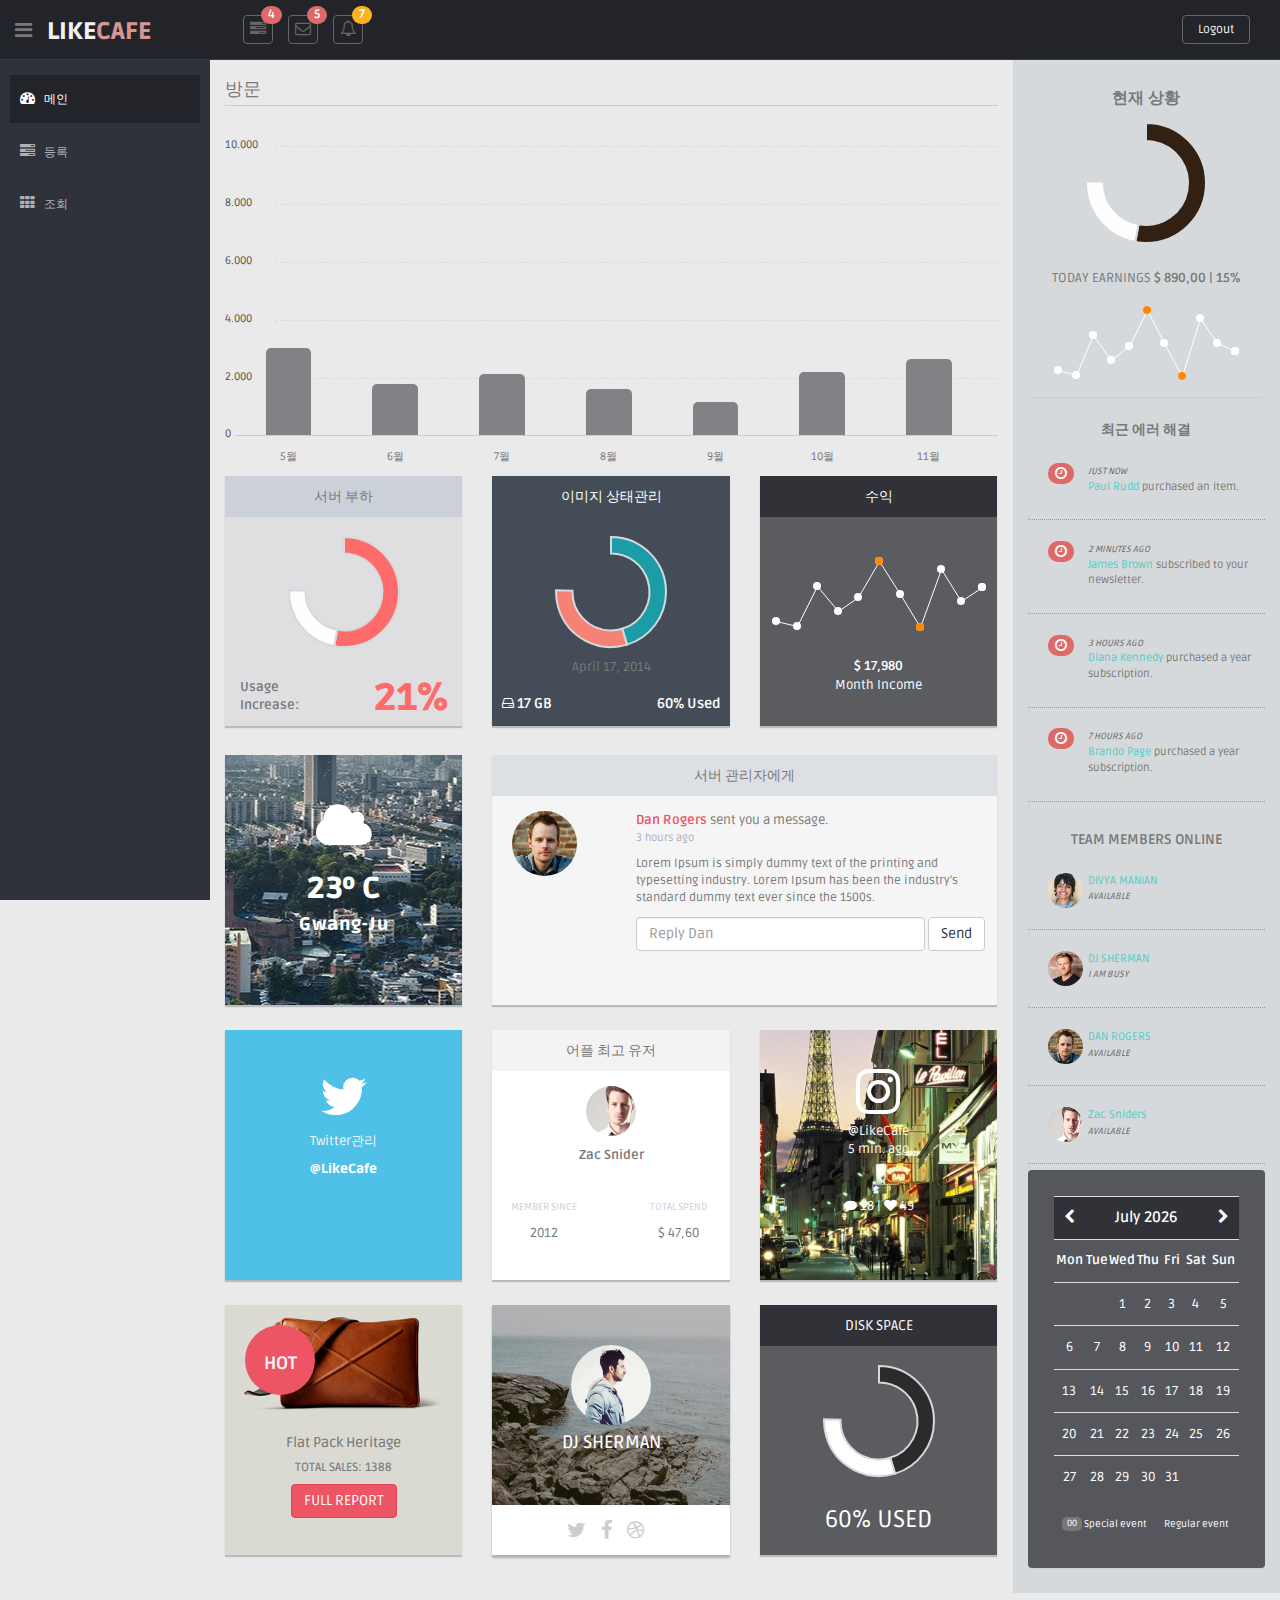
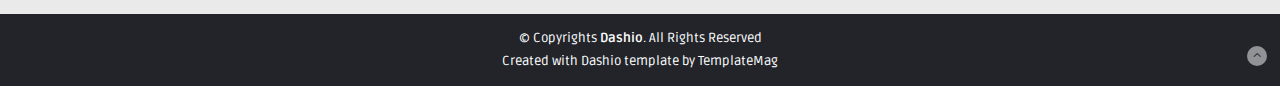
==== commit ccb31595: "토글부분 수정완료 수정부분없음" ====
--- a/index.html
+++ b/index.html
@@ -303,8 +303,8 @@
               <span>등록</span>
               </a>
             <ul class="sub">
-              <li><a href="form_component.html">카페 정보 등록하기</a></li>
-              <!-- <li><a href="advanced_form_components.html">Advanced Components</a></li> -->
+              <!-- <li><a href="form_component.html">카페 정보 등록하기</a></li> -->
+              <li><a href="advanced_form_components.html">카페 정보 등록하기</a></li>
               <li><a href="form_validation.html">회원 등록하기</a></li>
               <!-- <li><a href="contactform.html">Contact Form</a></li> -->
             </ul>
